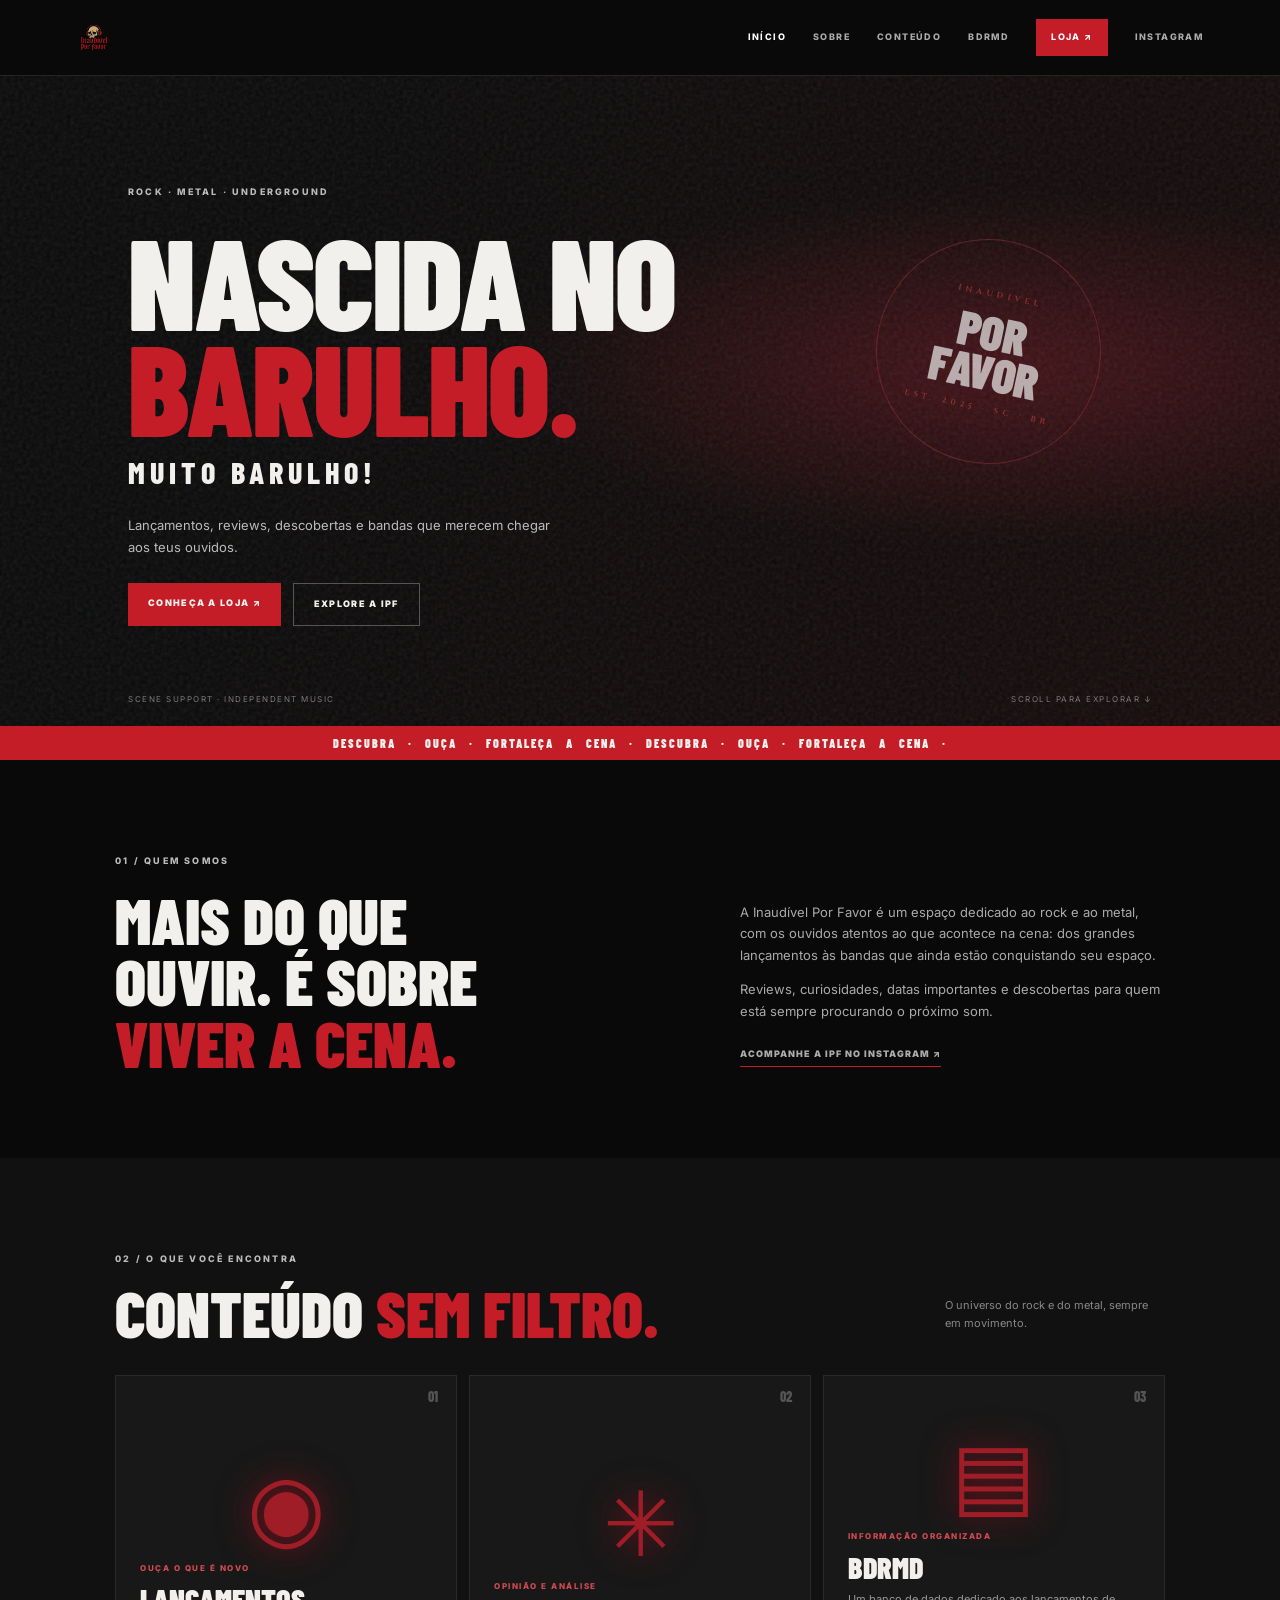
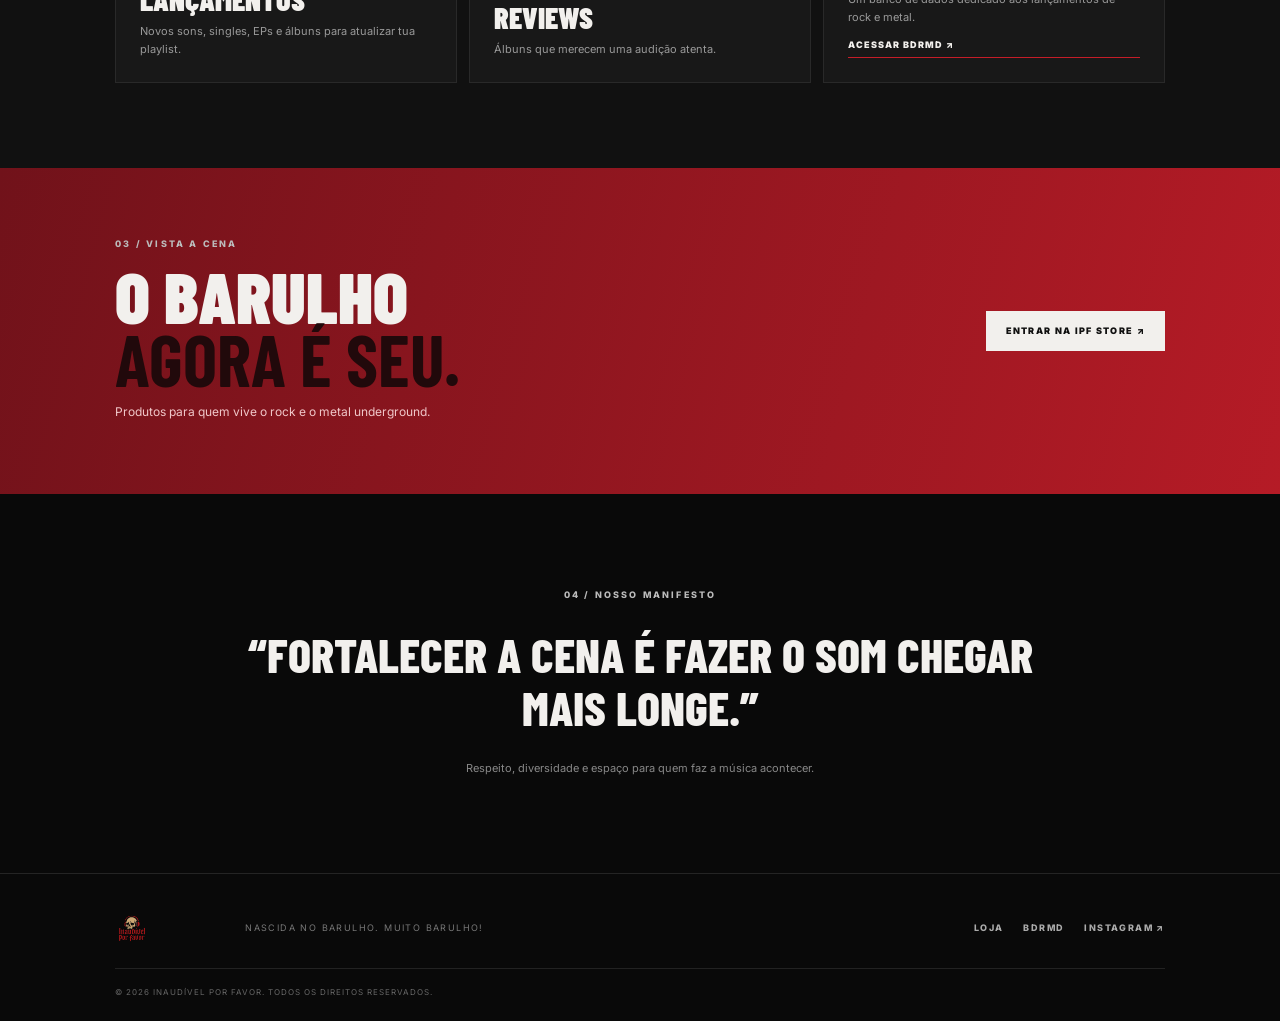
==== index.html @ 5657e63f "Fix homepage logo sizing and cache-bust assets" ====
<!doctype html>
<html lang="pt-BR"><head><meta charset="utf-8"><meta name="viewport" content="width=device-width,initial-scale=1"><meta name="theme-color" content="#090909"><meta name="description" content="Inaudível Por Favor: rock, metal, lançamentos, reviews, descobertas e cultura underground."><title>Inaudível Por Favor — Nascida no barulho</title><link rel="icon" href="favicon-32x32.png" type="image/png"><link rel="preconnect" href="https://fonts.googleapis.com"><link rel="preconnect" href="https://fonts.gstatic.com" crossorigin><link href="https://fonts.googleapis.com/css2?family=Cinzel:wght@600;700;800&family=Inter:wght@400;500;600;700;800;900&family=Barlow+Condensed:wght@600;700;800;900&display=swap" rel="stylesheet"><link rel="stylesheet" href="assets/css/style.css?v=20261102-3"></head><body>
<header class="header"><a class="brand" href="index.html"><img class="brand-logo" src="logo_fundo_tran.png" alt="Inaudível Por Favor" width="108" height="34" style="display:block;width:108px;height:34px;max-width:108px;object-fit:contain"></a><button class="menu" aria-label="Abrir menu">☰</button><nav><a class="active" href="index.html">INÍCIO</a><a href="#sobre">SOBRE</a><a href="#conteudo">CONTEÚDO</a><a href="bdrmd/">BDRMD</a><a class="navshop" href="loja.html">LOJA ↗</a><a href="https://www.instagram.com/inaudivel_por_favor/" target="_blank" rel="noopener">INSTAGRAM</a></nav></header>
<main><section class="hero"><div class="hero-copy"><p class="eyebrow">ROCK · METAL · UNDERGROUND</p><h1>NASCIDA NO<br><em>BARULHO.</em></h1><h2>MUITO BARULHO!</h2><p>Lançamentos, reviews, descobertas e bandas que merecem chegar aos teus ouvidos.</p><div class="actions"><a class="btn red" href="loja.html">CONHEÇA A LOJA ↗</a><a class="btn outline" href="#conteudo">EXPLORE A IPF</a></div></div><div class="stamp"><small>INAUDÍVEL</small><strong>POR<br>FAVOR</strong><small>EST. 2025 · SC / BR</small></div><div class="hero-foot">SCENE SUPPORT · INDEPENDENT MUSIC <span>SCROLL PARA EXPLORAR ↓</span></div></section><div class="ticker">DESCUBRA · OUÇA · FORTALEÇA A CENA · DESCUBRA · OUÇA · FORTALEÇA A CENA ·</div>
<section class="section" id="sobre"><p class="kicker">01 / QUEM SOMOS</p><div class="split"><h2>MAIS DO QUE<br>OUVIR. É SOBRE<br><em>VIVER A CENA.</em></h2><div><p>A Inaudível Por Favor é um espaço dedicado ao rock e ao metal, com os ouvidos atentos ao que acontece na cena: dos grandes lançamentos às bandas que ainda estão conquistando seu espaço.</p><p>Reviews, curiosidades, datas importantes e descobertas para quem está sempre procurando o próximo som.</p><a class="textlink" href="https://www.instagram.com/inaudivel_por_favor/" target="_blank" rel="noopener">ACOMPANHE A IPF NO INSTAGRAM ↗</a></div></div></section>
<section class="section dark" id="conteudo"><p class="kicker">02 / O QUE VOCÊ ENCONTRA</p><div class="sectionhead"><h2>CONTEÚDO <em>SEM FILTRO.</em></h2><p>O universo do rock e do metal, sempre em movimento.</p></div><div class="features"><article><span>01</span><div class="symbol">◉</div><small>OUÇA O QUE É NOVO</small><h3>LANÇAMENTOS</h3><p>Novos sons, singles, EPs e álbuns para atualizar tua playlist.</p></article><article><span>02</span><div class="symbol">✳</div><small>OPINIÃO E ANÁLISE</small><h3>REVIEWS</h3><p>Álbuns que merecem uma audição atenta.</p></article><article><span>03</span><div class="symbol">▤</div><small>INFORMAÇÃO ORGANIZADA</small><h3>BDRMD</h3><p>Um banco de dados dedicado aos lançamentos de rock e metal.</p><a class="textlink" href="bdrmd/">ACESSAR BDRMD ↗</a></article></div></section><section class="store"><div><p class="kicker">03 / VISTA A CENA</p><h2>O BARULHO<br><b>AGORA É SEU.</b></h2><p>Produtos para quem vive o rock e o metal underground.</p></div><a class="btn light" href="loja.html">ENTRAR NA IPF STORE ↗</a></section><section class="section manifesto"><p class="kicker">04 / NOSSO MANIFESTO</p><blockquote>“FORTALECER A CENA É FAZER O SOM CHEGAR MAIS LONGE.”</blockquote><p>Respeito, diversidade e espaço para quem faz a música acontecer.</p></section></main>
<footer class="footer"><a class="brand" href="index.html"><img class="brand-logo" src="logo_fundo_tran.png" alt="Inaudível Por Favor"></a><p>NASCIDA NO BARULHO. MUITO BARULHO!</p><div><a href="loja.html">LOJA</a><a href="bdrmd/">BDRMD</a><a href="https://www.instagram.com/inaudivel_por_favor/" target="_blank" rel="noopener">INSTAGRAM ↗</a></div><small>© <span id="year"></span> INAUDÍVEL POR FAVOR. TODOS OS DIREITOS RESERVADOS.</small></footer><script src="assets/js/main.js?v=20261102-3"></script></body></html>
---- assets/css/style.css ----
:root{--bg:#090909;--panel:#151515;--line:#303030;--fg:#f2f0ed;--muted:#aaa;--red:#c51d28;--display:'Barlow Condensed',Impact,sans-serif}*{box-sizing:border-box}html{scroll-behavior:smooth}body{margin:0;background:var(--bg);color:var(--fg);font:14px/1.65 Inter,Arial,sans-serif}a{color:inherit;text-decoration:none}.header{height:76px;padding:0 clamp(18px,6vw,90px);display:flex;align-items:center;justify-content:space-between;border-bottom:1px solid #242424;position:relative;z-index:5;background:#090909}.brand{display:flex;align-items:center;gap:12px}.brand-logo{display:block;width:122px;max-width:32vw;height:38px;object-fit:contain;object-position:left center}.brand b{display:block;color:#999;font-size:9px;letter-spacing:3px}nav{display:flex;gap:27px;align-items:center}nav a,.footer div a{font-size:9px;font-weight:800;letter-spacing:1.4px;color:#aaa}nav a:hover,nav a.active{color:#fff}.navshop{background:var(--red);padding:11px 15px;color:#fff}.menu{display:none;background:none;border:0;color:#fff;font-size:24px}.hero{min-height:610px;padding:100px clamp(24px,10vw,150px);position:relative;display:flex;align-items:center;overflow:hidden;background:radial-gradient(ellipse at 78% 45%,#421116,transparent 35%),linear-gradient(110deg,#090909 25%,#15090a)}.hero:after{content:"";position:absolute;inset:0;pointer-events:none;opacity:.1;background-image:url("data:image/svg+xml,%3Csvg viewBox='0 0 180 180' xmlns='http://www.w3.org/2000/svg'%3E%3Cfilter id='n'%3E%3CfeTurbulence type='fractalNoise' baseFrequency='.9' numOctaves='3'/%3E%3C/filter%3E%3Crect width='100%25' height='100%25' filter='url(%23n)'/%3E%3C/svg%3E")}.hero-copy{position:relative;z-index:1;max-width:670px}.eyebrow,.kicker{font-size:9px;font-weight:800;letter-spacing:2.2px;color:#bbb}.hero h1,.shophero h1{font:900 clamp(68px,10vw,130px)/.83 var(--display);letter-spacing:-2px;margin:27px 0 0}.hero h1 em,.shophero h1 em,.split h2 em,.sectionhead h2 em,.shophead h2 em,.shopcall h2 em{font-style:normal;color:var(--red)}.hero h2{font:800 30px var(--display);letter-spacing:5px;margin:15px 0}.hero-copy>p:not(.eyebrow){color:#bbb;max-width:440px;font-size:13px;margin:25px 0}.actions{display:flex;gap:12px;flex-wrap:wrap}.btn{display:inline-block;padding:13px 20px;font-size:9px;font-weight:900;letter-spacing:1.3px}.red{background:var(--red)}.outline{border:1px solid #555}.light{background:#f2f0ed;color:#111}.stamp{position:absolute;right:14%;top:25%;width:225px;height:225px;border:1px solid #76252b;border-radius:50%;display:flex;flex-direction:column;align-items:center;justify-content:center;transform:rotate(12deg);color:#a33;opacity:.7;letter-spacing:4px;font:700 12px Cinzel}.stamp strong{font:900 48px/.82 var(--display);color:#eee;text-align:center;margin:12px;letter-spacing:0}.stamp small{font-size:8px}.hero-foot{position:absolute;bottom:20px;left:10%;right:10%;font-size:8px;letter-spacing:1.5px;color:#777}.hero-foot span{float:right}.ticker{background:var(--red);padding:10px;text-align:center;font:900 12px var(--display);letter-spacing:2px;word-spacing:8px}.section{padding:85px clamp(22px,9vw,130px)}.split{display:grid;grid-template-columns:1.1fr .9fr;gap:10%;margin-top:20px}.split h2,.sectionhead h2,.shophead h2{font:900 clamp(40px,5vw,65px)/.96 var(--display);margin:0}.split>div{max-width:500px;color:#aaa;font-size:13px}.textlink{display:inline-block;border-bottom:1px solid var(--red);padding-bottom:4px;margin-top:12px;font-size:9px;font-weight:900;letter-spacing:1px}.dark{background:#111}.sectionhead,.shophead{display:flex;justify-content:space-between;align-items:end;gap:25px;margin:15px 0 32px}.sectionhead>p{color:#888;font-size:11px;max-width:220px}.features{display:grid;grid-template-columns:repeat(3,1fr);gap:12px}.features article{position:relative;min-height:300px;padding:24px;background:#181818;border:1px solid #292929;display:flex;flex-direction:column;justify-content:flex-end}.features article>span{position:absolute;right:18px;top:12px;color:#555;font:800 14px var(--display)}.symbol{height:130px;display:grid;place-items:center;color:#9e1d27;font-size:90px;text-shadow:0 0 35px #7a101b}.features small{color:#d34b52;font-size:8px;font-weight:800;letter-spacing:1.5px}.features h3{font:900 30px var(--display);margin:5px 0}.features p{color:#999;font-size:11px;margin:0}.store{padding:60px clamp(22px,9vw,130px);background:linear-gradient(105deg,#71121a,#b51b26);display:flex;justify-content:space-between;align-items:center;gap:25px}.store h2,.shopcall h2{font:900 clamp(44px,6vw,72px)/.88 var(--display);margin:12px 0}.store h2 b{color:#21090b}.store p:not(.kicker){font-size:12px;color:#f0c7c9}.manifesto{text-align:center}.manifesto blockquote{max-width:850px;margin:25px auto;font:800 clamp(27px,4vw,48px)/1.1 var(--display)}.manifesto>p:last-child,.note{color:#888;font-size:11px}.footer{padding:38px clamp(22px,9vw,130px) 22px;border-top:1px solid #242424;display:flex;align-items:center;gap:22px;flex-wrap:wrap}.footer>p{margin-right:auto;color:#777;font-size:9px;letter-spacing:1.4px}.footer div{display:flex;gap:20px}.footer small{width:100%;border-top:1px solid #222;padding-top:17px;color:#666;font-size:8px;letter-spacing:1px}.shophero{text-align:center;padding:95px 20px 65px;background:radial-gradient(ellipse at center,#391014,transparent 60%),#0b0b0b}.shophero h1{font-size:clamp(75px,13vw,145px);margin:24px 0}.shophero>p:not(.eyebrow){font-size:10px;letter-spacing:2px;color:#aaa}.shophero hr{width:85px;border:0;border-top:1px solid var(--red);margin:30px auto}.shophero small{font-size:8px;letter-spacing:2px;color:#777}.shophead{margin-top:0}.filter{display:grid;gap:6px;color:#777;font-size:8px;font-weight:800;letter-spacing:1.4px}.filter select{min-width:190px;background:#151515;color:#eee;border:1px solid #333;padding:12px;font:700 10px Inter}.products{display:grid;grid-template-columns:repeat(3,1fr);gap:15px}.product{background:#131313;border:1px solid #292929}.product-art{aspect-ratio:1;background:radial-gradient(circle,#292929,#111 68%);display:grid;place-items:center;position:relative}.product-art:after{content:"";position:absolute;inset:10%;border:1px solid #333;transform:rotate(-8deg)}.product-art b{font:900 clamp(45px,8vw,85px) var(--display);color:#eee;text-shadow:3px 3px var(--red);z-index:1;transform:rotate(-8deg)}.product-info{padding:17px}.product-info small{font-size:8px;color:#d34b52;font-weight:800;letter-spacing:1.5px}.product-info h3{font:800 23px var(--display);margin:5px 0}.product-info p{font-size:10px;color:#888;min-height:30px}.product-bottom{display:flex;justify-content:space-between;align-items:center;gap:8px;margin-top:15px}.product-bottom span{font-size:9px;color:#ccc;font-weight:700}.product-bottom button{background:var(--red);border:0;color:#fff;padding:10px;font-size:8px;font-weight:900;cursor:pointer}.shopcall{padding:55px clamp(22px,9vw,130px);background:#141414;display:flex;justify-content:space-between;align-items:center;gap:30px}.shopcall>p{max-width:290px;color:#999;font-size:12px}@media(max-width:800px){.header{height:68px}.menu{display:block}nav{display:none;position:absolute;top:68px;left:0;right:0;background:#101010;padding:20px;flex-direction:column;align-items:stretch;border-bottom:1px solid #333}nav.open{display:flex}.hero{min-height:560px;padding-top:70px}.stamp{right:-50px;opacity:.25}.split{grid-template-columns:1fr;gap:22px}.features{grid-template-columns:1fr 1fr}.features article:first-child{grid-column:span 2}.store,.shopcall{align-items:flex-start;flex-direction:column}.products{grid-template-columns:repeat(2,1fr)}.sectionhead,.shophead{align-items:flex-start;flex-direction:column}}@media(max-width:480px){.hero h1{font-size:67px}.stamp{display:none}.hero-foot{font-size:7px;text-align:center}.hero-foot span{display:none}.section{padding:62px 20px}.features{grid-template-columns:1fr}.features article:first-child{grid-column:auto}.products{grid-template-columns:1fr}.footer>p{width:100%;order:2}.footer div{order:3}.footer small{order:4}}
@media(max-width:800px){.brand-logo{width:108px;height:34px;max-width:30vw}}

/* Compacta a marca no cabeçalho e rodapé */
.header .brand-logo,.footer .brand-logo{width:108px!important;height:34px!important;max-width:108px!important;object-fit:contain!important}
@media(max-width:700px){.header .brand-logo,.footer .brand-logo{width:92px!important;height:30px!important;max-width:92px!important}}
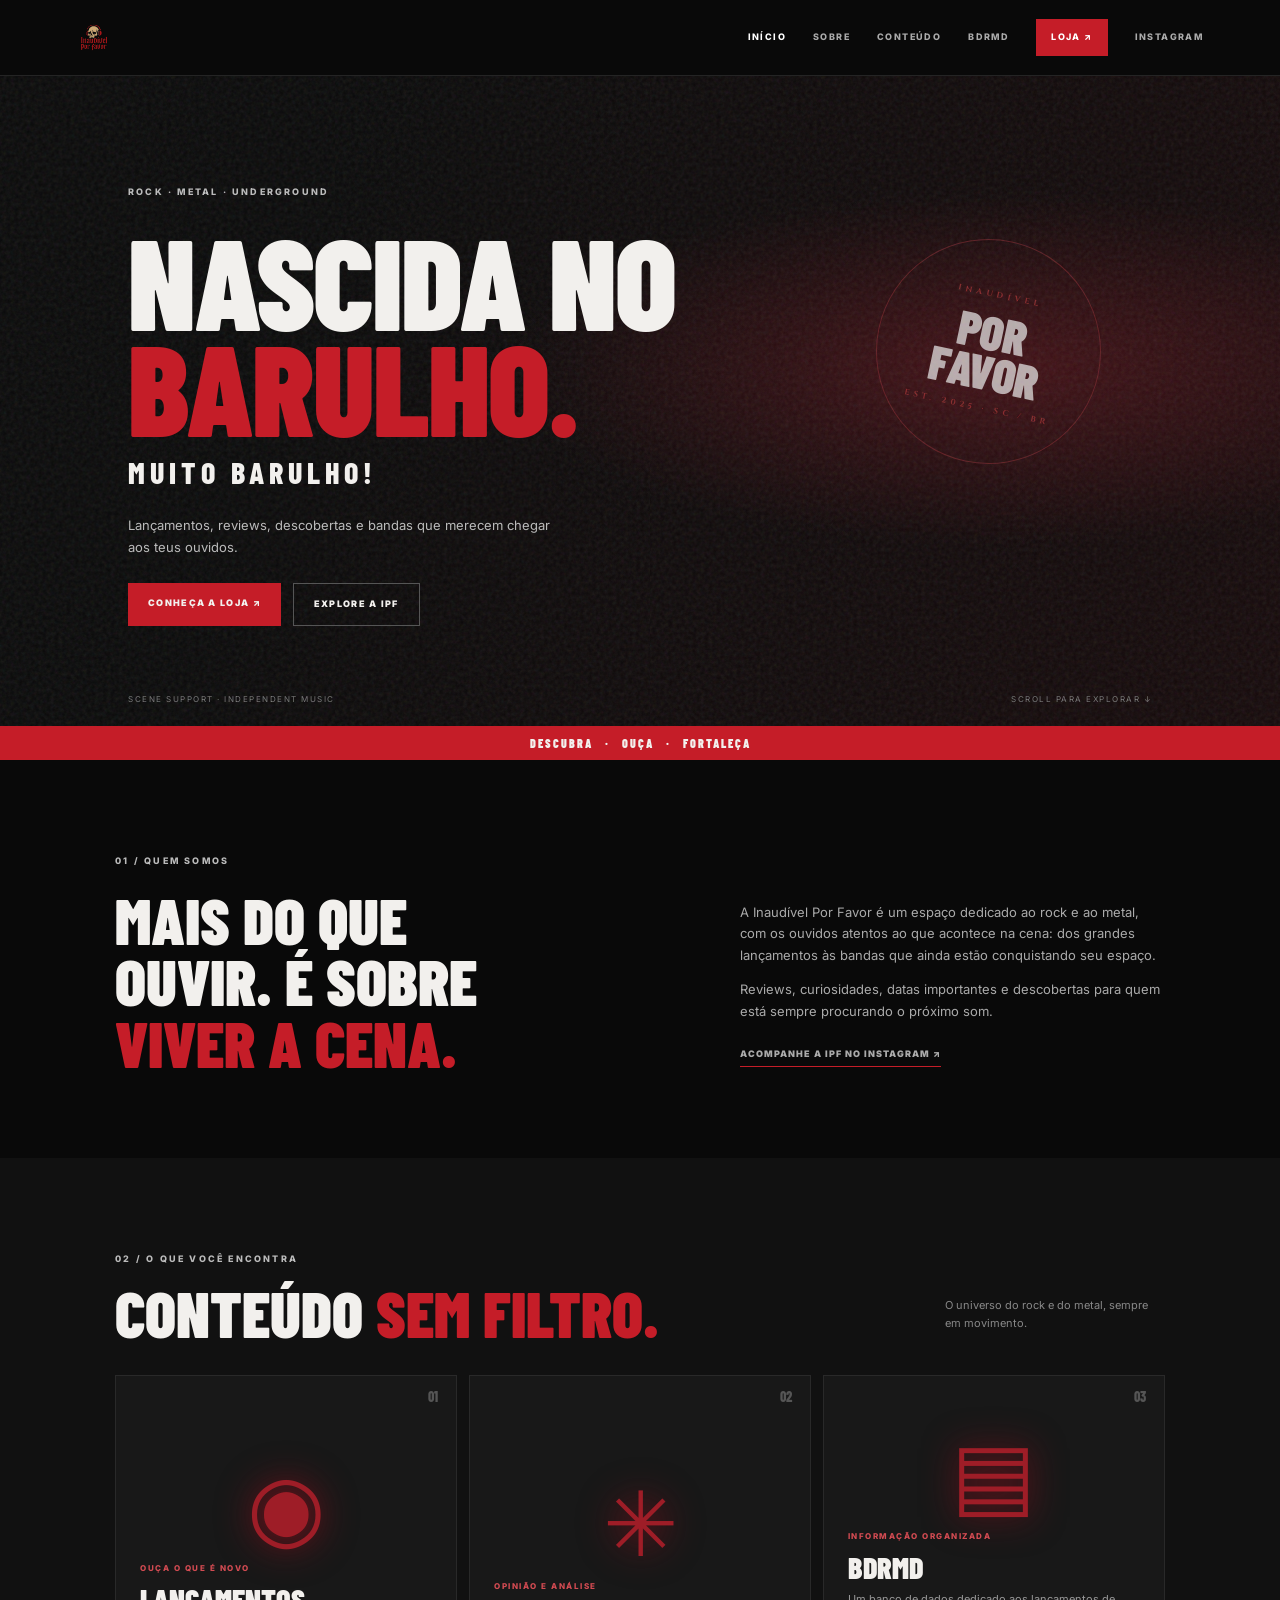
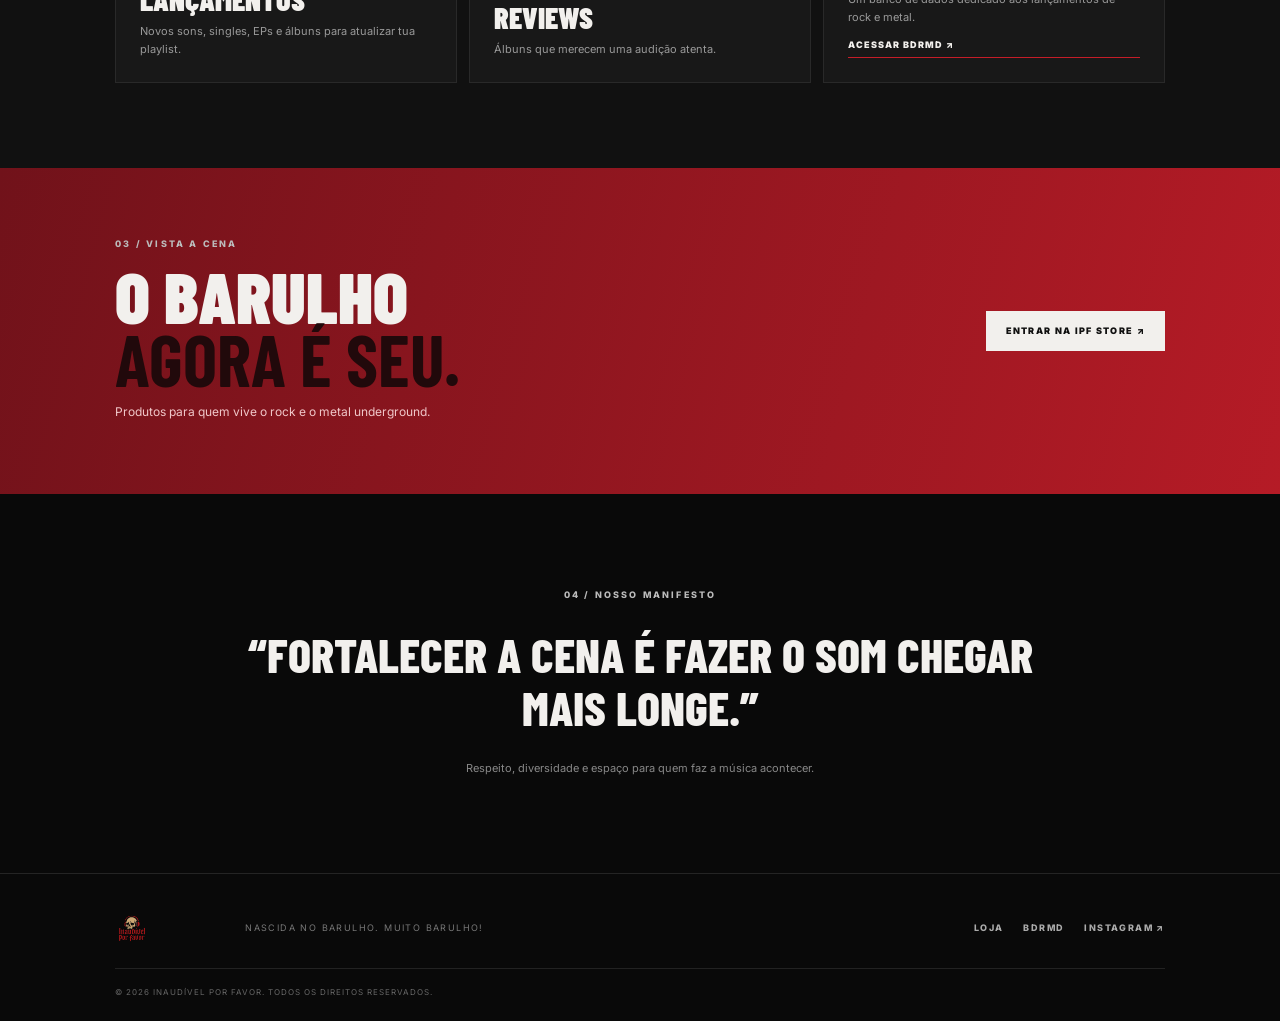
==== commit c14c5f17: "Atualiza texto do ticker da página inicial" ====
--- a/index.html
+++ b/index.html
@@ -1,7 +1,7 @@
 <!doctype html>
-<html lang="pt-BR"><head><meta charset="utf-8"><meta name="viewport" content="width=device-width,initial-scale=1"><meta name="theme-color" content="#090909"><meta name="description" content="Inaudível Por Favor: rock, metal, lançamentos, reviews, descobertas e cultura underground."><title>Inaudível Por Favor — Nascida no barulho</title><link rel="icon" href="favicon-32x32.png" type="image/png"><link rel="preconnect" href="https://fonts.googleapis.com"><link rel="preconnect" href="https://fonts.gstatic.com" crossorigin><link href="https://fonts.googleapis.com/css2?family=Cinzel:wght@600;700;800&family=Inter:wght@400;500;600;700;800;900&family=Barlow+Condensed:wght@600;700;800;900&display=swap" rel="stylesheet"><link rel="stylesheet" href="assets/css/style.css?v=20261102-3"></head><body>
+<html lang="pt-BR"><head><meta charset="utf-8"><meta name="viewport" content="width=device-width,initial-scale=1"><meta name="theme-color" content="#090909"><meta name="description" content="Inaudível Por Favor: rock, metal, lançamentos, reviews, descobertas e cultura underground."><title>Inaudível Por Favor</title><link rel="icon" href="favicon-32x32.png" type="image/png"><link rel="preconnect" href="https://fonts.googleapis.com"><link rel="preconnect" href="https://fonts.gstatic.com" crossorigin><link href="https://fonts.googleapis.com/css2?family=Cinzel:wght@600;700;800&family=Inter:wght@400;500;600;700;800;900&family=Barlow+Condensed:wght@600;700;800;900&display=swap" rel="stylesheet"><link rel="stylesheet" href="assets/css/style.css?v=20261102-3"></head><body>
 <header class="header"><a class="brand" href="index.html"><img class="brand-logo" src="logo_fundo_tran.png" alt="Inaudível Por Favor" width="108" height="34" style="display:block;width:108px;height:34px;max-width:108px;object-fit:contain"></a><button class="menu" aria-label="Abrir menu">☰</button><nav><a class="active" href="index.html">INÍCIO</a><a href="#sobre">SOBRE</a><a href="#conteudo">CONTEÚDO</a><a href="bdrmd/">BDRMD</a><a class="navshop" href="loja.html">LOJA ↗</a><a href="https://www.instagram.com/inaudivel_por_favor/" target="_blank" rel="noopener">INSTAGRAM</a></nav></header>
-<main><section class="hero"><div class="hero-copy"><p class="eyebrow">ROCK · METAL · UNDERGROUND</p><h1>NASCIDA NO<br><em>BARULHO.</em></h1><h2>MUITO BARULHO!</h2><p>Lançamentos, reviews, descobertas e bandas que merecem chegar aos teus ouvidos.</p><div class="actions"><a class="btn red" href="loja.html">CONHEÇA A LOJA ↗</a><a class="btn outline" href="#conteudo">EXPLORE A IPF</a></div></div><div class="stamp"><small>INAUDÍVEL</small><strong>POR<br>FAVOR</strong><small>EST. 2025 · SC / BR</small></div><div class="hero-foot">SCENE SUPPORT · INDEPENDENT MUSIC <span>SCROLL PARA EXPLORAR ↓</span></div></section><div class="ticker">DESCUBRA · OUÇA · FORTALEÇA A CENA · DESCUBRA · OUÇA · FORTALEÇA A CENA ·</div>
+<main><section class="hero"><div class="hero-copy"><p class="eyebrow">ROCK · METAL · UNDERGROUND</p><h1>NASCIDA NO<br><em>BARULHO.</em></h1><h2>MUITO BARULHO!</h2><p>Lançamentos, reviews, descobertas e bandas que merecem chegar aos teus ouvidos.</p><div class="actions"><a class="btn red" href="loja.html">CONHEÇA A LOJA ↗</a><a class="btn outline" href="#conteudo">EXPLORE A IPF</a></div></div><div class="stamp"><small>INAUDÍVEL</small><strong>POR<br>FAVOR</strong><small>EST. 2025 · SC / BR</small></div><div class="hero-foot">SCENE SUPPORT · INDEPENDENT MUSIC <span>SCROLL PARA EXPLORAR ↓</span></div></section><div class="ticker">DESCUBRA · OUÇA · FORTALEÇA</div>
 <section class="section" id="sobre"><p class="kicker">01 / QUEM SOMOS</p><div class="split"><h2>MAIS DO QUE<br>OUVIR. É SOBRE<br><em>VIVER A CENA.</em></h2><div><p>A Inaudível Por Favor é um espaço dedicado ao rock e ao metal, com os ouvidos atentos ao que acontece na cena: dos grandes lançamentos às bandas que ainda estão conquistando seu espaço.</p><p>Reviews, curiosidades, datas importantes e descobertas para quem está sempre procurando o próximo som.</p><a class="textlink" href="https://www.instagram.com/inaudivel_por_favor/" target="_blank" rel="noopener">ACOMPANHE A IPF NO INSTAGRAM ↗</a></div></div></section>
 <section class="section dark" id="conteudo"><p class="kicker">02 / O QUE VOCÊ ENCONTRA</p><div class="sectionhead"><h2>CONTEÚDO <em>SEM FILTRO.</em></h2><p>O universo do rock e do metal, sempre em movimento.</p></div><div class="features"><article><span>01</span><div class="symbol">◉</div><small>OUÇA O QUE É NOVO</small><h3>LANÇAMENTOS</h3><p>Novos sons, singles, EPs e álbuns para atualizar tua playlist.</p></article><article><span>02</span><div class="symbol">✳</div><small>OPINIÃO E ANÁLISE</small><h3>REVIEWS</h3><p>Álbuns que merecem uma audição atenta.</p></article><article><span>03</span><div class="symbol">▤</div><small>INFORMAÇÃO ORGANIZADA</small><h3>BDRMD</h3><p>Um banco de dados dedicado aos lançamentos de rock e metal.</p><a class="textlink" href="bdrmd/">ACESSAR BDRMD ↗</a></article></div></section><section class="store"><div><p class="kicker">03 / VISTA A CENA</p><h2>O BARULHO<br><b>AGORA É SEU.</b></h2><p>Produtos para quem vive o rock e o metal underground.</p></div><a class="btn light" href="loja.html">ENTRAR NA IPF STORE ↗</a></section><section class="section manifesto"><p class="kicker">04 / NOSSO MANIFESTO</p><blockquote>“FORTALECER A CENA É FAZER O SOM CHEGAR MAIS LONGE.”</blockquote><p>Respeito, diversidade e espaço para quem faz a música acontecer.</p></section></main>
 <footer class="footer"><a class="brand" href="index.html"><img class="brand-logo" src="logo_fundo_tran.png" alt="Inaudível Por Favor"></a><p>NASCIDA NO BARULHO. MUITO BARULHO!</p><div><a href="loja.html">LOJA</a><a href="bdrmd/">BDRMD</a><a href="https://www.instagram.com/inaudivel_por_favor/" target="_blank" rel="noopener">INSTAGRAM ↗</a></div><small>© <span id="year"></span> INAUDÍVEL POR FAVOR. TODOS OS DIREITOS RESERVADOS.</small></footer><script src="assets/js/main.js?v=20261102-3"></script></body></html>
--- a/assets/css/style.css
+++ b/assets/css/style.css
@@ -4,3 +4,7 @@
 /* Compacta a marca no cabeçalho e rodapé */
 .header .brand-logo,.footer .brand-logo{width:108px!important;height:34px!important;max-width:108px!important;object-fit:contain!important}
 @media(max-width:700px){.header .brand-logo,.footer .brand-logo{width:92px!important;height:30px!important;max-width:92px!important}}
+
+/* Logo controlada também no mobile */
+.header .brand-logo,.footer .brand-logo{width:108px;height:34px;max-width:108px;object-fit:contain}
+@media(max-width:800px){.header .brand-logo,.footer .brand-logo{width:92px;height:30px;max-width:92px}}
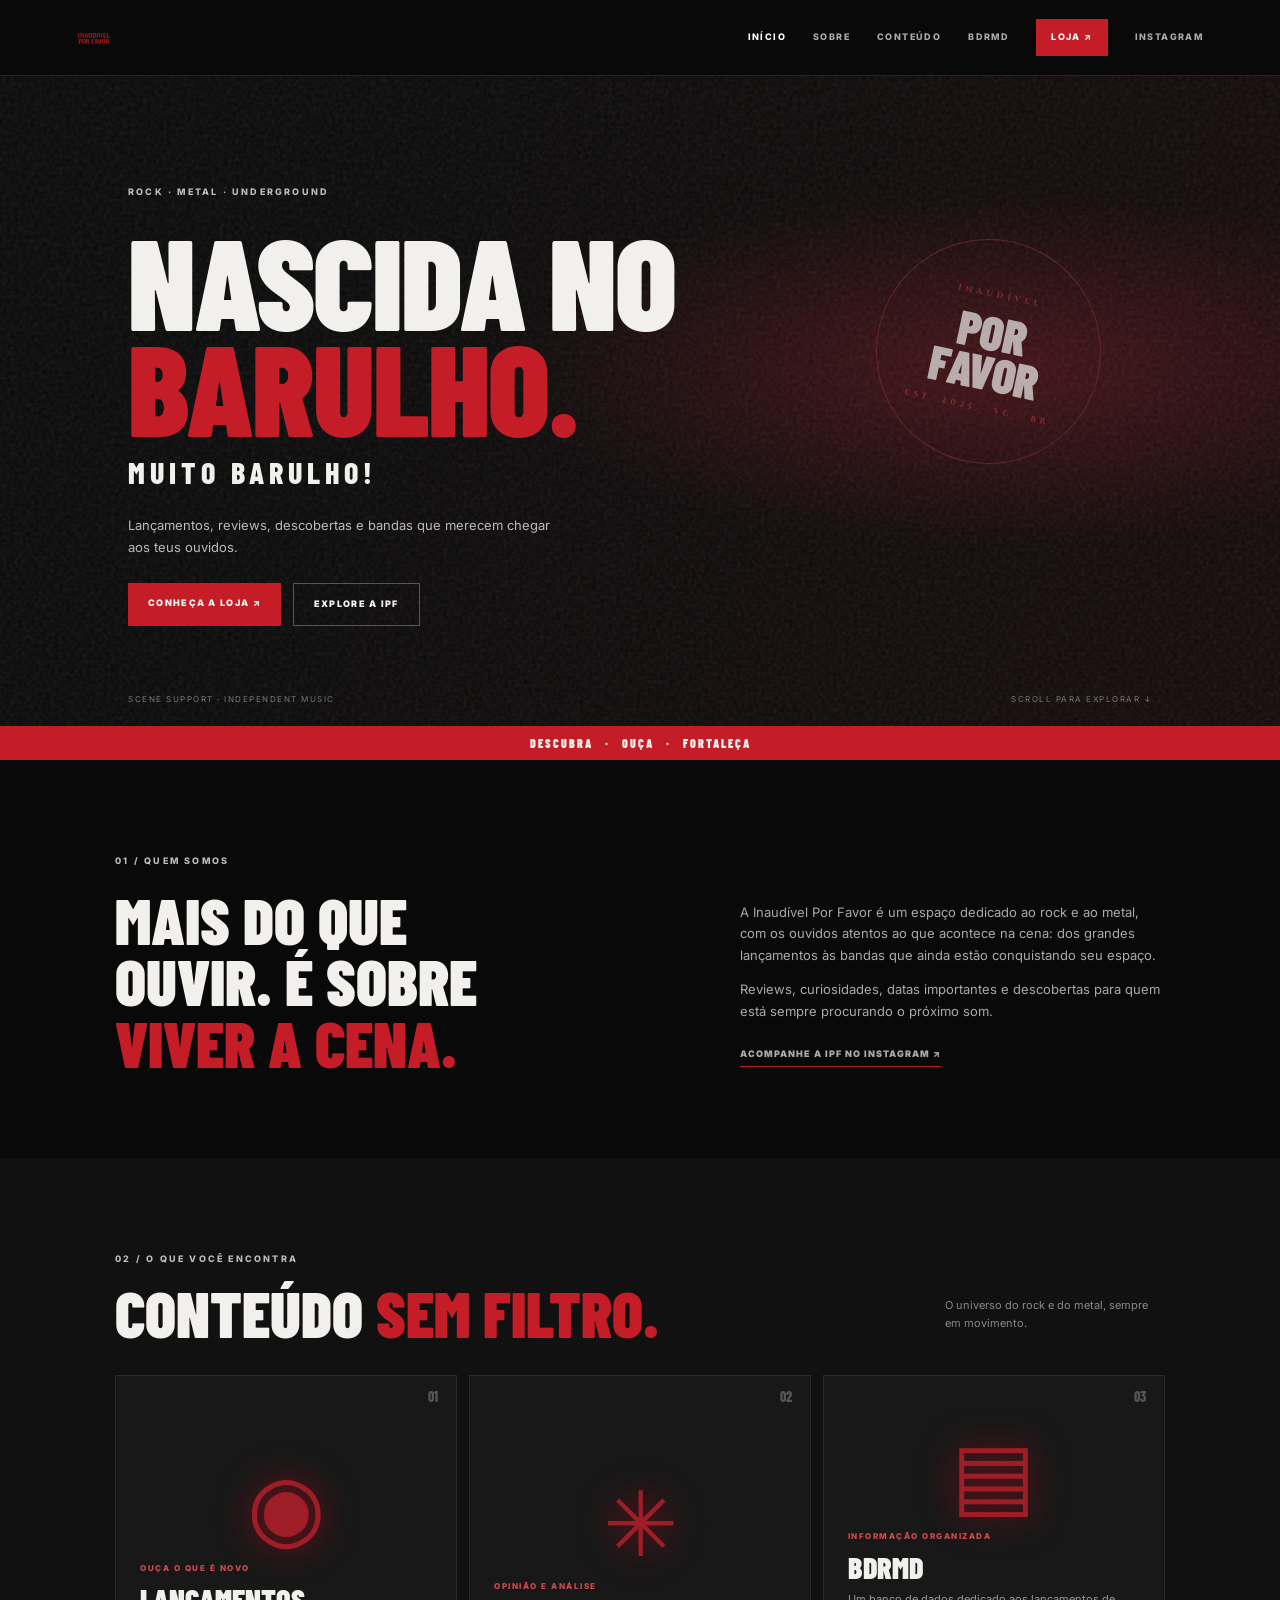
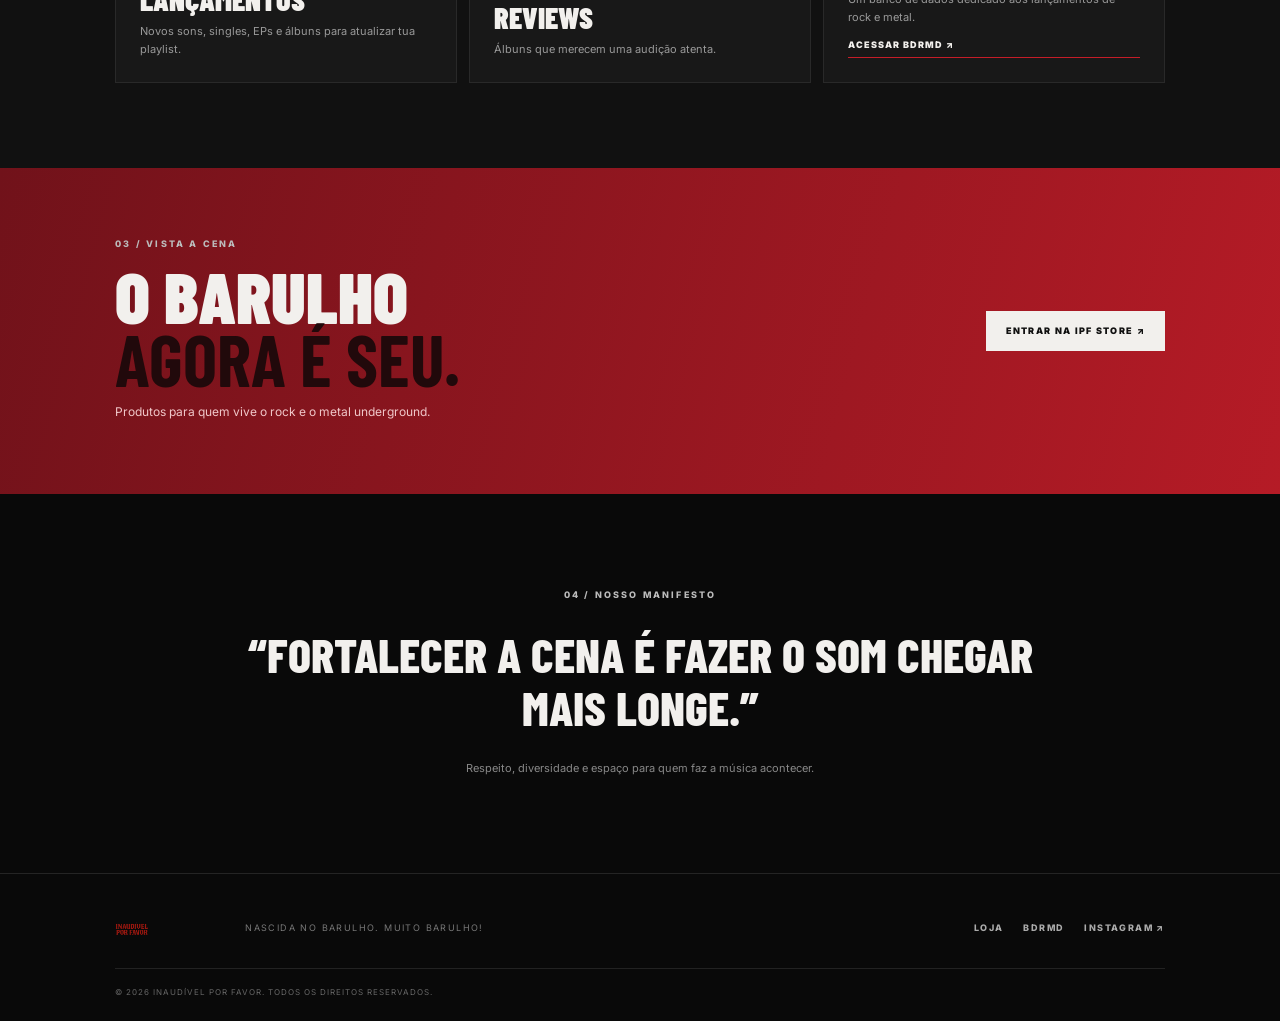
==== commit cf79d146: "Aumenta ligeiramente o tamanho da logo" ====
--- a/index.html
+++ b/index.html
@@ -1,6 +1,6 @@
 <!doctype html>
 <html lang="pt-BR"><head><meta charset="utf-8"><meta name="viewport" content="width=device-width,initial-scale=1"><meta name="theme-color" content="#090909"><meta name="description" content="Inaudível Por Favor: rock, metal, lançamentos, reviews, descobertas e cultura underground."><title>Inaudível Por Favor</title><link rel="icon" href="favicon-32x32.png" type="image/png"><link rel="preconnect" href="https://fonts.googleapis.com"><link rel="preconnect" href="https://fonts.gstatic.com" crossorigin><link href="https://fonts.googleapis.com/css2?family=Cinzel:wght@600;700;800&family=Inter:wght@400;500;600;700;800;900&family=Barlow+Condensed:wght@600;700;800;900&display=swap" rel="stylesheet"><link rel="stylesheet" href="assets/css/style.css?v=20261102-3"></head><body>
-<header class="header"><a class="brand" href="index.html"><img class="brand-logo" src="logo_fundo_tran.png" alt="Inaudível Por Favor" width="108" height="34" style="display:block;width:108px;height:34px;max-width:108px;object-fit:contain"></a><button class="menu" aria-label="Abrir menu">☰</button><nav><a class="active" href="index.html">INÍCIO</a><a href="#sobre">SOBRE</a><a href="#conteudo">CONTEÚDO</a><a href="bdrmd/">BDRMD</a><a class="navshop" href="loja.html">LOJA ↗</a><a href="https://www.instagram.com/inaudivel_por_favor/" target="_blank" rel="noopener">INSTAGRAM</a></nav></header>
+<header class="header"><a class="brand" href="index.html"><img class="brand-logo" src="logo_fundo_tran.png" alt="Inaudível Por Favor" width="120" height="38" style="display:block;width:120px;height:38px;max-width:120px;object-fit:contain"></a><button class="menu" aria-label="Abrir menu">☰</button><nav><a class="active" href="index.html">INÍCIO</a><a href="#sobre">SOBRE</a><a href="#conteudo">CONTEÚDO</a><a href="bdrmd/">BDRMD</a><a class="navshop" href="loja.html">LOJA ↗</a><a href="https://www.instagram.com/inaudivel_por_favor/" target="_blank" rel="noopener">INSTAGRAM</a></nav></header>
 <main><section class="hero"><div class="hero-copy"><p class="eyebrow">ROCK · METAL · UNDERGROUND</p><h1>NASCIDA NO<br><em>BARULHO.</em></h1><h2>MUITO BARULHO!</h2><p>Lançamentos, reviews, descobertas e bandas que merecem chegar aos teus ouvidos.</p><div class="actions"><a class="btn red" href="loja.html">CONHEÇA A LOJA ↗</a><a class="btn outline" href="#conteudo">EXPLORE A IPF</a></div></div><div class="stamp"><small>INAUDÍVEL</small><strong>POR<br>FAVOR</strong><small>EST. 2025 · SC / BR</small></div><div class="hero-foot">SCENE SUPPORT · INDEPENDENT MUSIC <span>SCROLL PARA EXPLORAR ↓</span></div></section><div class="ticker">DESCUBRA · OUÇA · FORTALEÇA</div>
 <section class="section" id="sobre"><p class="kicker">01 / QUEM SOMOS</p><div class="split"><h2>MAIS DO QUE<br>OUVIR. É SOBRE<br><em>VIVER A CENA.</em></h2><div><p>A Inaudível Por Favor é um espaço dedicado ao rock e ao metal, com os ouvidos atentos ao que acontece na cena: dos grandes lançamentos às bandas que ainda estão conquistando seu espaço.</p><p>Reviews, curiosidades, datas importantes e descobertas para quem está sempre procurando o próximo som.</p><a class="textlink" href="https://www.instagram.com/inaudivel_por_favor/" target="_blank" rel="noopener">ACOMPANHE A IPF NO INSTAGRAM ↗</a></div></div></section>
 <section class="section dark" id="conteudo"><p class="kicker">02 / O QUE VOCÊ ENCONTRA</p><div class="sectionhead"><h2>CONTEÚDO <em>SEM FILTRO.</em></h2><p>O universo do rock e do metal, sempre em movimento.</p></div><div class="features"><article><span>01</span><div class="symbol">◉</div><small>OUÇA O QUE É NOVO</small><h3>LANÇAMENTOS</h3><p>Novos sons, singles, EPs e álbuns para atualizar tua playlist.</p></article><article><span>02</span><div class="symbol">✳</div><small>OPINIÃO E ANÁLISE</small><h3>REVIEWS</h3><p>Álbuns que merecem uma audição atenta.</p></article><article><span>03</span><div class="symbol">▤</div><small>INFORMAÇÃO ORGANIZADA</small><h3>BDRMD</h3><p>Um banco de dados dedicado aos lançamentos de rock e metal.</p><a class="textlink" href="bdrmd/">ACESSAR BDRMD ↗</a></article></div></section><section class="store"><div><p class="kicker">03 / VISTA A CENA</p><h2>O BARULHO<br><b>AGORA É SEU.</b></h2><p>Produtos para quem vive o rock e o metal underground.</p></div><a class="btn light" href="loja.html">ENTRAR NA IPF STORE ↗</a></section><section class="section manifesto"><p class="kicker">04 / NOSSO MANIFESTO</p><blockquote>“FORTALECER A CENA É FAZER O SOM CHEGAR MAIS LONGE.”</blockquote><p>Respeito, diversidade e espaço para quem faz a música acontecer.</p></section></main>
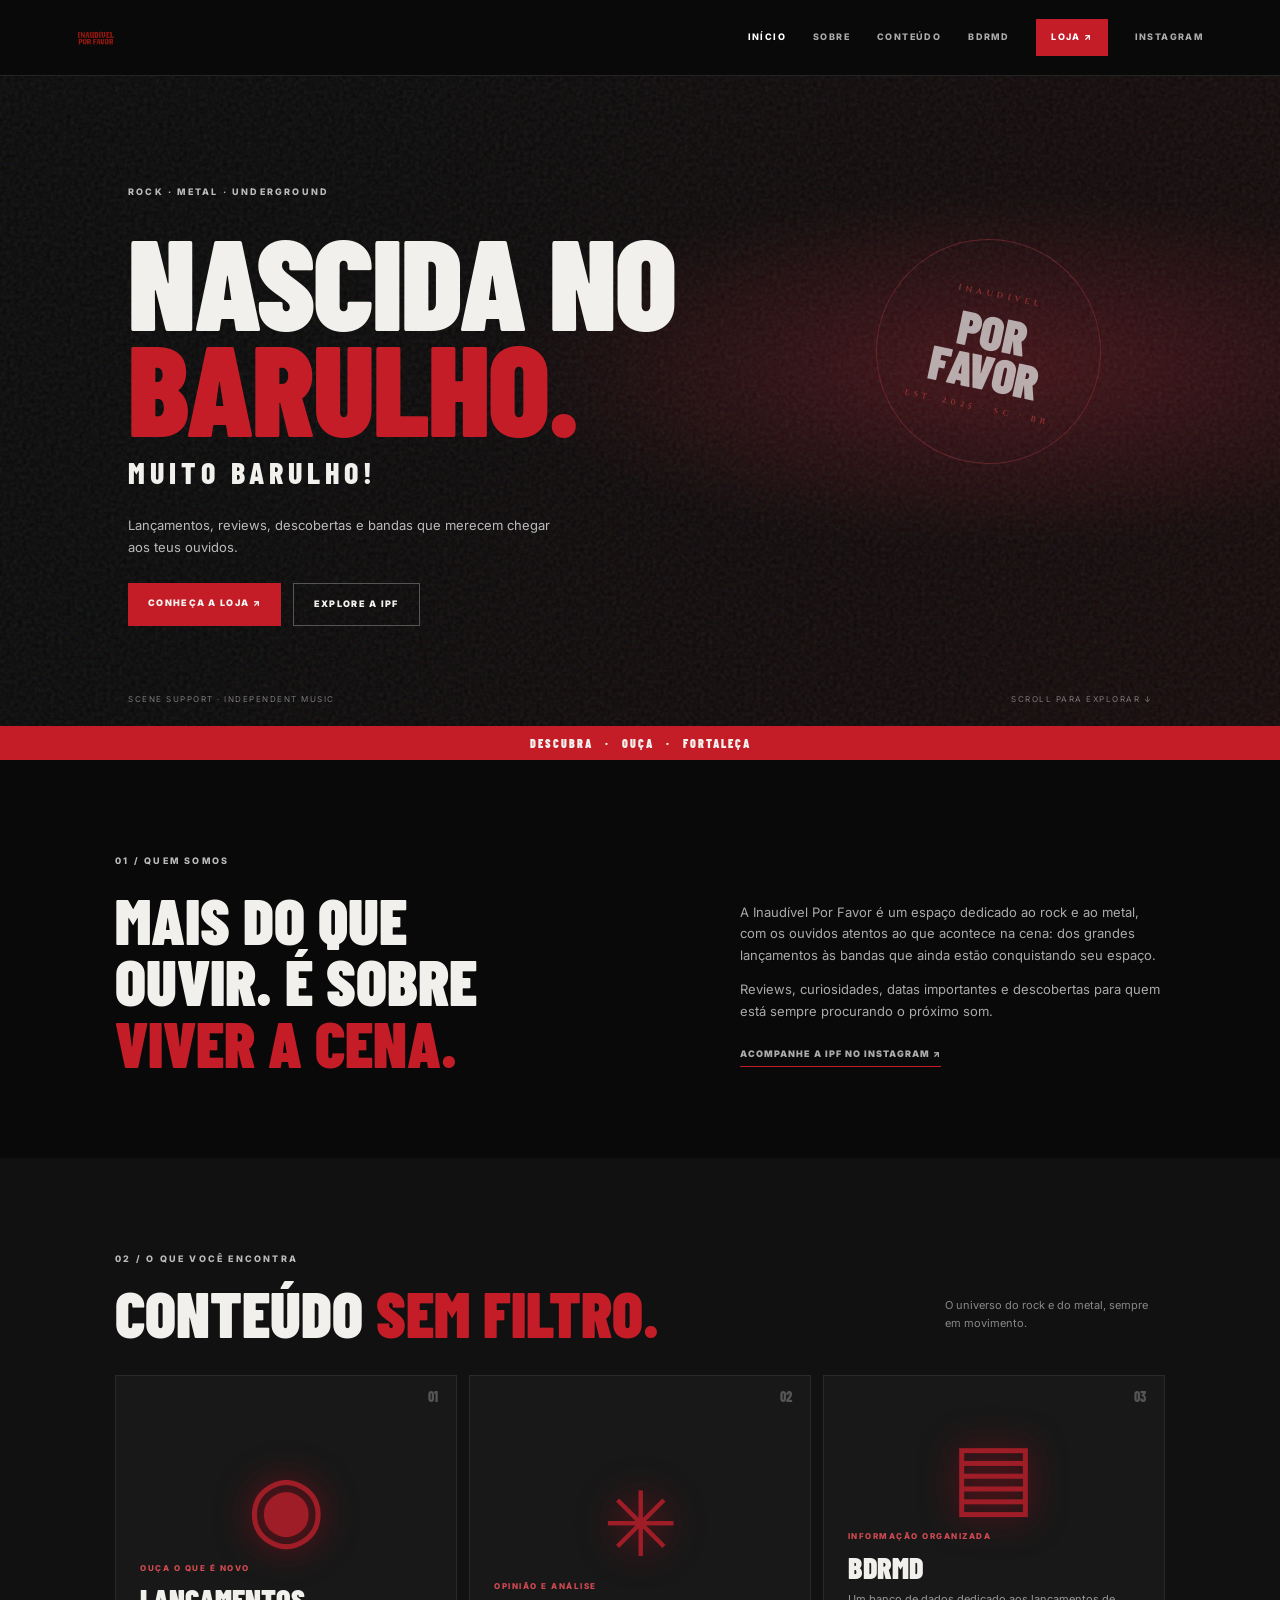
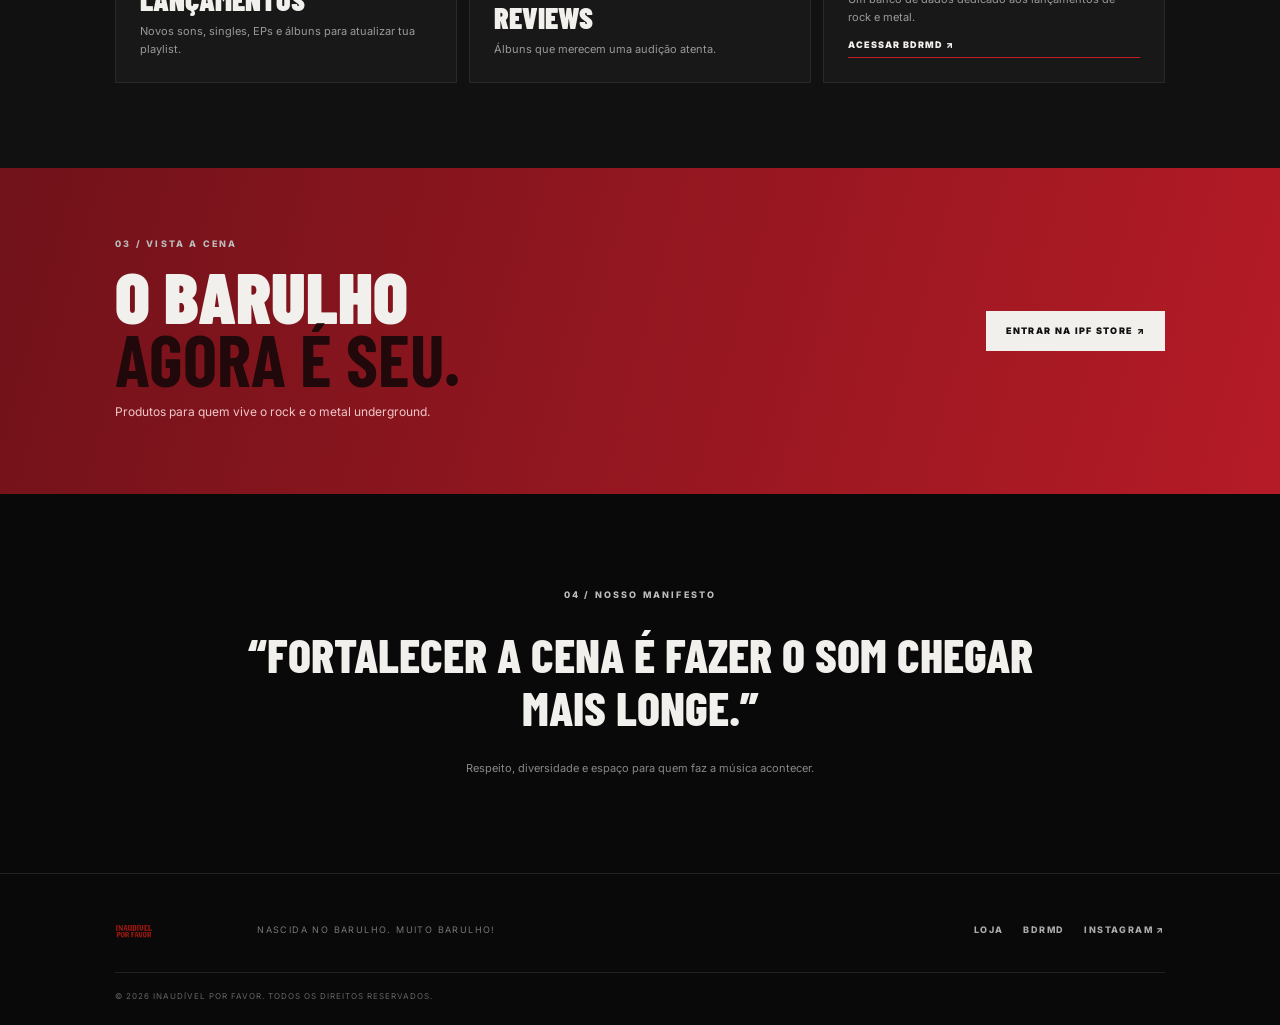
==== commit a1c5955c: "Dobra tamanho da logo" ====
--- a/index.html
+++ b/index.html
@@ -1,6 +1,6 @@
 <!doctype html>
 <html lang="pt-BR"><head><meta charset="utf-8"><meta name="viewport" content="width=device-width,initial-scale=1"><meta name="theme-color" content="#090909"><meta name="description" content="Inaudível Por Favor: rock, metal, lançamentos, reviews, descobertas e cultura underground."><title>Inaudível Por Favor</title><link rel="icon" href="favicon-32x32.png" type="image/png"><link rel="preconnect" href="https://fonts.googleapis.com"><link rel="preconnect" href="https://fonts.gstatic.com" crossorigin><link href="https://fonts.googleapis.com/css2?family=Cinzel:wght@600;700;800&family=Inter:wght@400;500;600;700;800;900&family=Barlow+Condensed:wght@600;700;800;900&display=swap" rel="stylesheet"><link rel="stylesheet" href="assets/css/style.css?v=20261102-3"></head><body>
-<header class="header"><a class="brand" href="index.html"><img class="brand-logo" src="logo_fundo_tran.png" alt="Inaudível Por Favor" width="120" height="38" style="display:block;width:120px;height:38px;max-width:120px;object-fit:contain"></a><button class="menu" aria-label="Abrir menu">☰</button><nav><a class="active" href="index.html">INÍCIO</a><a href="#sobre">SOBRE</a><a href="#conteudo">CONTEÚDO</a><a href="bdrmd/">BDRMD</a><a class="navshop" href="loja.html">LOJA ↗</a><a href="https://www.instagram.com/inaudivel_por_favor/" target="_blank" rel="noopener">INSTAGRAM</a></nav></header>
+<header class="header"><a class="brand" href="index.html"><img class="brand-logo" src="logo_fundo_tran.png" alt="Inaudível Por Favor" width="240" height="76" style="display:block;width:240px;height:76px;max-width:240px;object-fit:contain"></a><button class="menu" aria-label="Abrir menu">☰</button><nav><a class="active" href="index.html">INÍCIO</a><a href="#sobre">SOBRE</a><a href="#conteudo">CONTEÚDO</a><a href="bdrmd/">BDRMD</a><a class="navshop" href="loja.html">LOJA ↗</a><a href="https://www.instagram.com/inaudivel_por_favor/" target="_blank" rel="noopener">INSTAGRAM</a></nav></header>
 <main><section class="hero"><div class="hero-copy"><p class="eyebrow">ROCK · METAL · UNDERGROUND</p><h1>NASCIDA NO<br><em>BARULHO.</em></h1><h2>MUITO BARULHO!</h2><p>Lançamentos, reviews, descobertas e bandas que merecem chegar aos teus ouvidos.</p><div class="actions"><a class="btn red" href="loja.html">CONHEÇA A LOJA ↗</a><a class="btn outline" href="#conteudo">EXPLORE A IPF</a></div></div><div class="stamp"><small>INAUDÍVEL</small><strong>POR<br>FAVOR</strong><small>EST. 2025 · SC / BR</small></div><div class="hero-foot">SCENE SUPPORT · INDEPENDENT MUSIC <span>SCROLL PARA EXPLORAR ↓</span></div></section><div class="ticker">DESCUBRA · OUÇA · FORTALEÇA</div>
 <section class="section" id="sobre"><p class="kicker">01 / QUEM SOMOS</p><div class="split"><h2>MAIS DO QUE<br>OUVIR. É SOBRE<br><em>VIVER A CENA.</em></h2><div><p>A Inaudível Por Favor é um espaço dedicado ao rock e ao metal, com os ouvidos atentos ao que acontece na cena: dos grandes lançamentos às bandas que ainda estão conquistando seu espaço.</p><p>Reviews, curiosidades, datas importantes e descobertas para quem está sempre procurando o próximo som.</p><a class="textlink" href="https://www.instagram.com/inaudivel_por_favor/" target="_blank" rel="noopener">ACOMPANHE A IPF NO INSTAGRAM ↗</a></div></div></section>
 <section class="section dark" id="conteudo"><p class="kicker">02 / O QUE VOCÊ ENCONTRA</p><div class="sectionhead"><h2>CONTEÚDO <em>SEM FILTRO.</em></h2><p>O universo do rock e do metal, sempre em movimento.</p></div><div class="features"><article><span>01</span><div class="symbol">◉</div><small>OUÇA O QUE É NOVO</small><h3>LANÇAMENTOS</h3><p>Novos sons, singles, EPs e álbuns para atualizar tua playlist.</p></article><article><span>02</span><div class="symbol">✳</div><small>OPINIÃO E ANÁLISE</small><h3>REVIEWS</h3><p>Álbuns que merecem uma audição atenta.</p></article><article><span>03</span><div class="symbol">▤</div><small>INFORMAÇÃO ORGANIZADA</small><h3>BDRMD</h3><p>Um banco de dados dedicado aos lançamentos de rock e metal.</p><a class="textlink" href="bdrmd/">ACESSAR BDRMD ↗</a></article></div></section><section class="store"><div><p class="kicker">03 / VISTA A CENA</p><h2>O BARULHO<br><b>AGORA É SEU.</b></h2><p>Produtos para quem vive o rock e o metal underground.</p></div><a class="btn light" href="loja.html">ENTRAR NA IPF STORE ↗</a></section><section class="section manifesto"><p class="kicker">04 / NOSSO MANIFESTO</p><blockquote>“FORTALECER A CENA É FAZER O SOM CHEGAR MAIS LONGE.”</blockquote><p>Respeito, diversidade e espaço para quem faz a música acontecer.</p></section></main>
--- a/assets/css/style.css
+++ b/assets/css/style.css
@@ -2,9 +2,9 @@
 @media(max-width:800px){.brand-logo{width:108px;height:34px;max-width:30vw}}
 
 /* Compacta a marca no cabeçalho e rodapé */
-.header .brand-logo,.footer .brand-logo{width:108px!important;height:34px!important;max-width:108px!important;object-fit:contain!important}
+.header .brand-logo,.footer .brand-logo{width:120px!important;height:38px!important;max-width:120px!important;object-fit:contain!important}
 @media(max-width:700px){.header .brand-logo,.footer .brand-logo{width:92px!important;height:30px!important;max-width:92px!important}}
 
 /* Logo controlada também no mobile */
-.header .brand-logo,.footer .brand-logo{width:108px;height:34px;max-width:108px;object-fit:contain}
-@media(max-width:800px){.header .brand-logo,.footer .brand-logo{width:92px;height:30px;max-width:92px}}
+.header .brand-logo,.footer .brand-logo{width:120px;height:38px;max-width:120px;object-fit:contain}
+@media(max-width:800px){.header .brand-logo,.footer .brand-logo{width:100px;height:32px;max-width:100px}}
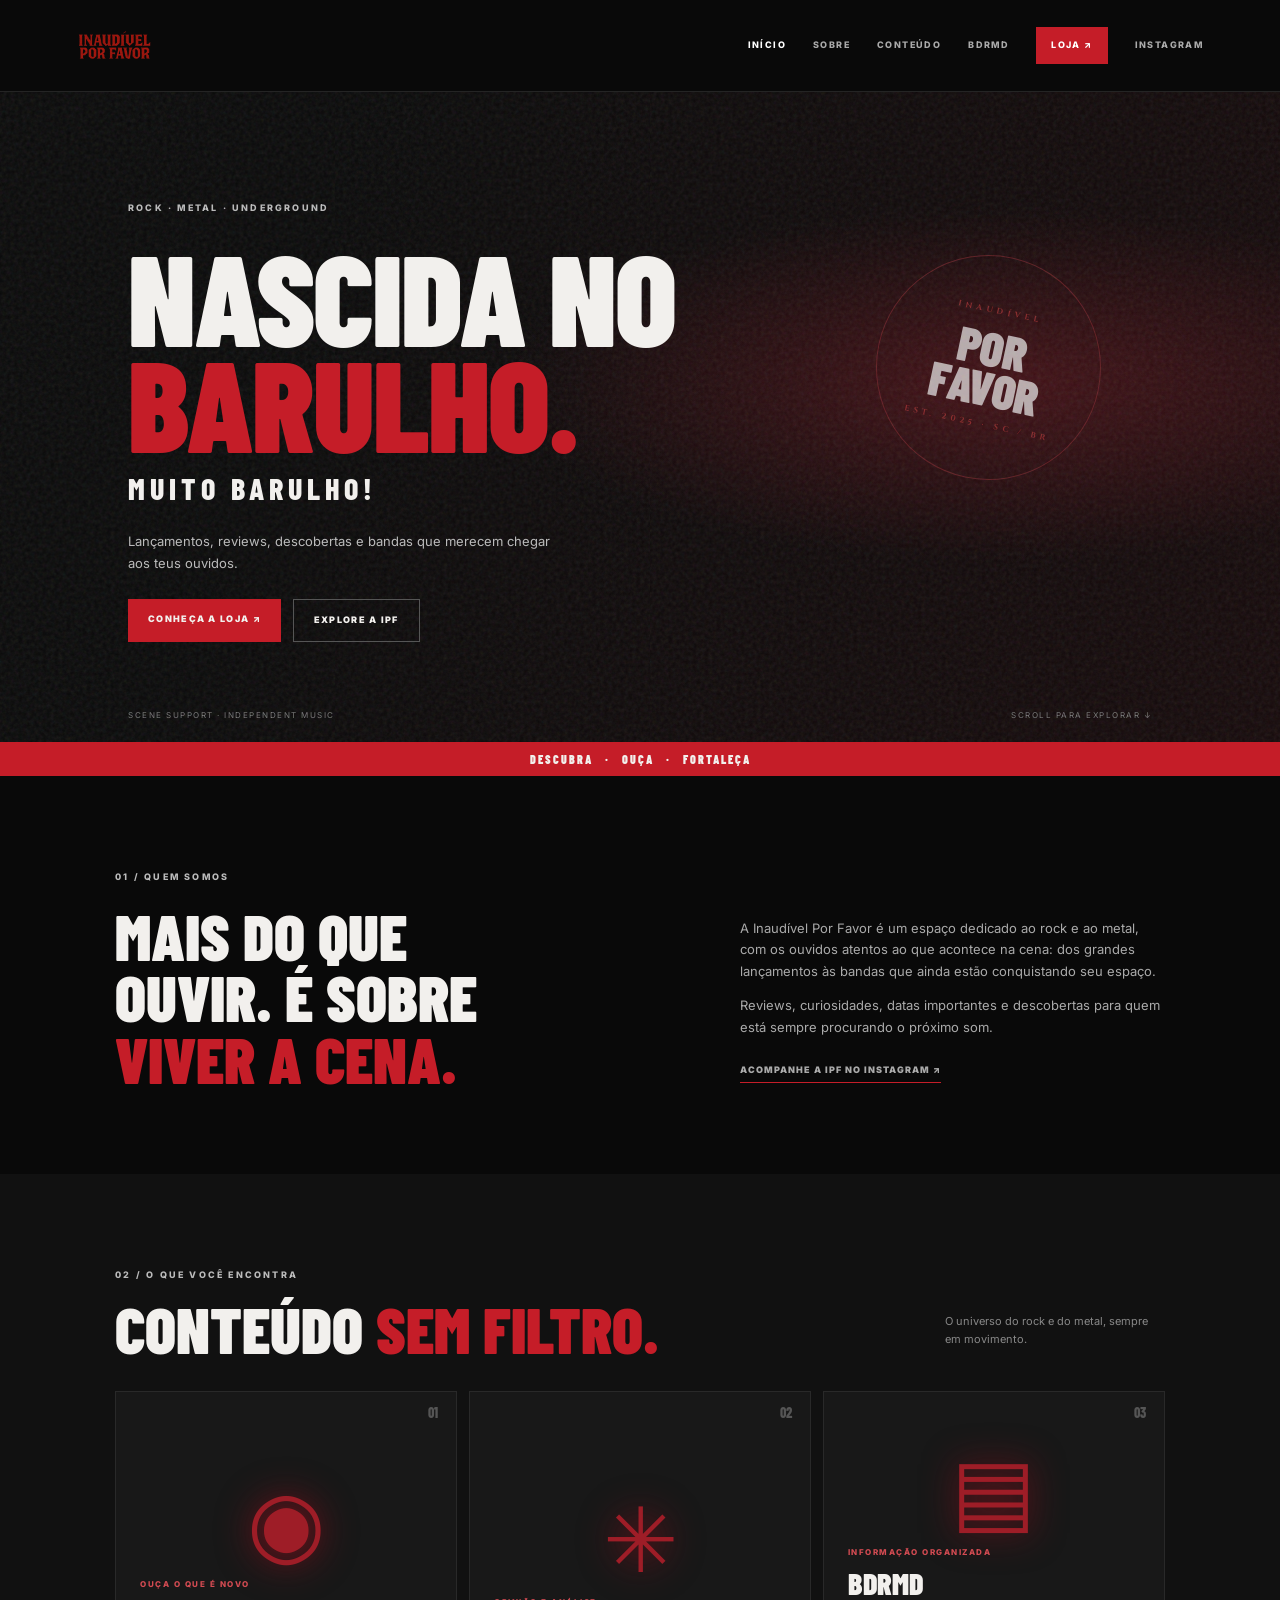
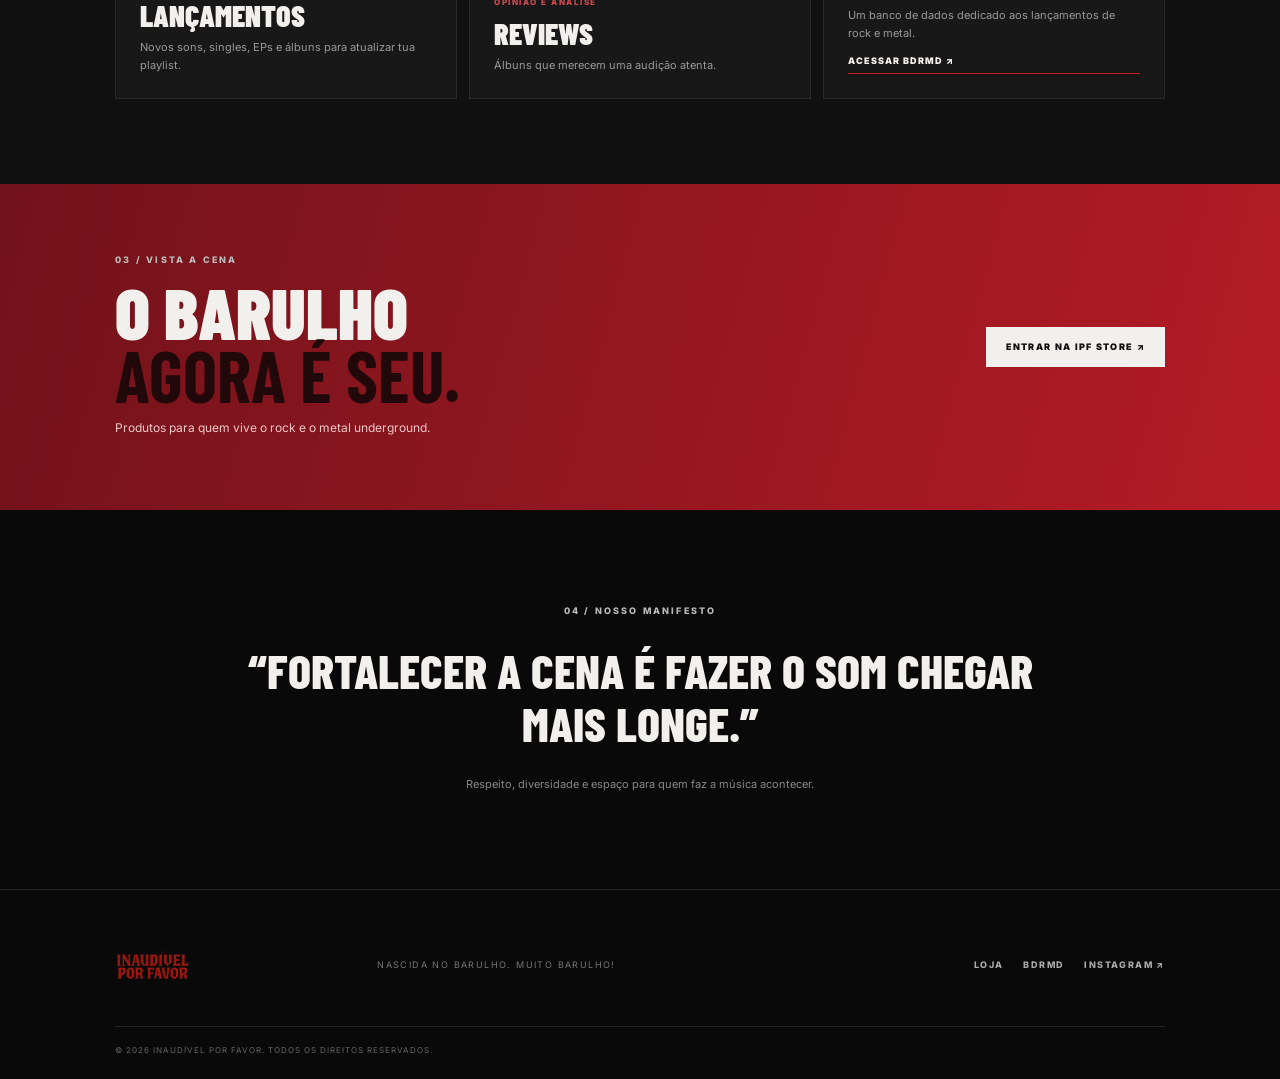
==== commit 1fbd0b51: "Oculta temporariamente os acessos à loja" ====
--- a/index.html
+++ b/index.html
@@ -1,7 +1,7 @@
 <!doctype html>
 <html lang="pt-BR"><head><meta charset="utf-8"><meta name="viewport" content="width=device-width,initial-scale=1"><meta name="theme-color" content="#090909"><meta name="description" content="Inaudível Por Favor: rock, metal, lançamentos, reviews, descobertas e cultura underground."><title>Inaudível Por Favor</title><link rel="icon" href="favicon-32x32.png" type="image/png"><link rel="preconnect" href="https://fonts.googleapis.com"><link rel="preconnect" href="https://fonts.gstatic.com" crossorigin><link href="https://fonts.googleapis.com/css2?family=Cinzel:wght@600;700;800&family=Inter:wght@400;500;600;700;800;900&family=Barlow+Condensed:wght@600;700;800;900&display=swap" rel="stylesheet"><link rel="stylesheet" href="assets/css/style.css?v=20261102-3"></head><body>
-<header class="header"><a class="brand" href="index.html"><img class="brand-logo" src="logo_fundo_tran.png" alt="Inaudível Por Favor" width="240" height="76" style="display:block;width:240px;height:76px;max-width:240px;object-fit:contain"></a><button class="menu" aria-label="Abrir menu">☰</button><nav><a class="active" href="index.html">INÍCIO</a><a href="#sobre">SOBRE</a><a href="#conteudo">CONTEÚDO</a><a href="bdrmd/">BDRMD</a><a class="navshop" href="loja.html">LOJA ↗</a><a href="https://www.instagram.com/inaudivel_por_favor/" target="_blank" rel="noopener">INSTAGRAM</a></nav></header>
-<main><section class="hero"><div class="hero-copy"><p class="eyebrow">ROCK · METAL · UNDERGROUND</p><h1>NASCIDA NO<br><em>BARULHO.</em></h1><h2>MUITO BARULHO!</h2><p>Lançamentos, reviews, descobertas e bandas que merecem chegar aos teus ouvidos.</p><div class="actions"><a class="btn red" href="loja.html">CONHEÇA A LOJA ↗</a><a class="btn outline" href="#conteudo">EXPLORE A IPF</a></div></div><div class="stamp"><small>INAUDÍVEL</small><strong>POR<br>FAVOR</strong><small>EST. 2025 · SC / BR</small></div><div class="hero-foot">SCENE SUPPORT · INDEPENDENT MUSIC <span>SCROLL PARA EXPLORAR ↓</span></div></section><div class="ticker">DESCUBRA · OUÇA · FORTALEÇA</div>
+<header class="header"><a class="brand" href="index.html"><img class="brand-logo" src="logo_fundo_tran.png" alt="Inaudível Por Favor" width="240" height="76" style="display:block;width:240px;height:76px;max-width:240px;object-fit:contain"></a><button class="menu" aria-label="Abrir menu">☰</button><nav><a class="active" href="index.html">INÍCIO</a><a href="#sobre">SOBRE</a><a href="#conteudo">CONTEÚDO</a><a href="bdrmd/">BDRMD</a><a class="navshop temporarily-hidden" href="loja.html" aria-hidden="true" tabindex="-1">LOJA ↗</a><a href="https://www.instagram.com/inaudivel_por_favor/" target="_blank" rel="noopener">INSTAGRAM</a></nav></header>
+<main><section class="hero"><div class="hero-copy"><p class="eyebrow">ROCK · METAL · UNDERGROUND</p><h1>NASCIDA NO<br><em>BARULHO.</em></h1><h2>MUITO BARULHO!</h2><p>Lançamentos, reviews, descobertas e bandas que merecem chegar aos teus ouvidos.</p><div class="actions"><a class="btn red temporarily-hidden" href="loja.html" aria-hidden="true" tabindex="-1">CONHEÇA A LOJA ↗</a><a class="btn outline" href="#conteudo">EXPLORE A IPF</a></div></div><div class="stamp"><small>INAUDÍVEL</small><strong>POR<br>FAVOR</strong><small>EST. 2025 · SC / BR</small></div><div class="hero-foot">SCENE SUPPORT · INDEPENDENT MUSIC <span>SCROLL PARA EXPLORAR ↓</span></div></section><div class="ticker">DESCUBRA · OUÇA · FORTALEÇA</div>
 <section class="section" id="sobre"><p class="kicker">01 / QUEM SOMOS</p><div class="split"><h2>MAIS DO QUE<br>OUVIR. É SOBRE<br><em>VIVER A CENA.</em></h2><div><p>A Inaudível Por Favor é um espaço dedicado ao rock e ao metal, com os ouvidos atentos ao que acontece na cena: dos grandes lançamentos às bandas que ainda estão conquistando seu espaço.</p><p>Reviews, curiosidades, datas importantes e descobertas para quem está sempre procurando o próximo som.</p><a class="textlink" href="https://www.instagram.com/inaudivel_por_favor/" target="_blank" rel="noopener">ACOMPANHE A IPF NO INSTAGRAM ↗</a></div></div></section>
-<section class="section dark" id="conteudo"><p class="kicker">02 / O QUE VOCÊ ENCONTRA</p><div class="sectionhead"><h2>CONTEÚDO <em>SEM FILTRO.</em></h2><p>O universo do rock e do metal, sempre em movimento.</p></div><div class="features"><article><span>01</span><div class="symbol">◉</div><small>OUÇA O QUE É NOVO</small><h3>LANÇAMENTOS</h3><p>Novos sons, singles, EPs e álbuns para atualizar tua playlist.</p></article><article><span>02</span><div class="symbol">✳</div><small>OPINIÃO E ANÁLISE</small><h3>REVIEWS</h3><p>Álbuns que merecem uma audição atenta.</p></article><article><span>03</span><div class="symbol">▤</div><small>INFORMAÇÃO ORGANIZADA</small><h3>BDRMD</h3><p>Um banco de dados dedicado aos lançamentos de rock e metal.</p><a class="textlink" href="bdrmd/">ACESSAR BDRMD ↗</a></article></div></section><section class="store"><div><p class="kicker">03 / VISTA A CENA</p><h2>O BARULHO<br><b>AGORA É SEU.</b></h2><p>Produtos para quem vive o rock e o metal underground.</p></div><a class="btn light" href="loja.html">ENTRAR NA IPF STORE ↗</a></section><section class="section manifesto"><p class="kicker">04 / NOSSO MANIFESTO</p><blockquote>“FORTALECER A CENA É FAZER O SOM CHEGAR MAIS LONGE.”</blockquote><p>Respeito, diversidade e espaço para quem faz a música acontecer.</p></section></main>
-<footer class="footer"><a class="brand" href="index.html"><img class="brand-logo" src="logo_fundo_tran.png" alt="Inaudível Por Favor"></a><p>NASCIDA NO BARULHO. MUITO BARULHO!</p><div><a href="loja.html">LOJA</a><a href="bdrmd/">BDRMD</a><a href="https://www.instagram.com/inaudivel_por_favor/" target="_blank" rel="noopener">INSTAGRAM ↗</a></div><small>© <span id="year"></span> INAUDÍVEL POR FAVOR. TODOS OS DIREITOS RESERVADOS.</small></footer><script src="assets/js/main.js?v=20261102-3"></script></body></html>+<section class="section dark" id="conteudo"><p class="kicker">02 / O QUE VOCÊ ENCONTRA</p><div class="sectionhead"><h2>CONTEÚDO <em>SEM FILTRO.</em></h2><p>O universo do rock e do metal, sempre em movimento.</p></div><div class="features"><article><span>01</span><div class="symbol">◉</div><small>OUÇA O QUE É NOVO</small><h3>LANÇAMENTOS</h3><p>Novos sons, singles, EPs e álbuns para atualizar tua playlist.</p></article><article><span>02</span><div class="symbol">✳</div><small>OPINIÃO E ANÁLISE</small><h3>REVIEWS</h3><p>Álbuns que merecem uma audição atenta.</p></article><article><span>03</span><div class="symbol">▤</div><small>INFORMAÇÃO ORGANIZADA</small><h3>BDRMD</h3><p>Um banco de dados dedicado aos lançamentos de rock e metal.</p><a class="textlink" href="bdrmd/">ACESSAR BDRMD ↗</a></article></div></section><section class="store temporarily-hidden" aria-hidden="true"><div><p class="kicker">03 / VISTA A CENA</p><h2>O BARULHO<br><b>AGORA É SEU.</b></h2><p>Produtos para quem vive o rock e o metal underground.</p></div><a class="btn light" href="loja.html">ENTRAR NA IPF STORE ↗</a></section><section class="section manifesto"><p class="kicker">04 / NOSSO MANIFESTO</p><blockquote>“FORTALECER A CENA É FAZER O SOM CHEGAR MAIS LONGE.”</blockquote><p>Respeito, diversidade e espaço para quem faz a música acontecer.</p></section></main>
+<footer class="footer"><a class="brand" href="index.html"><img class="brand-logo" src="logo_fundo_tran.png" alt="Inaudível Por Favor"></a><p>NASCIDA NO BARULHO. MUITO BARULHO!</p><div><a class="temporarily-hidden" href="loja.html" aria-hidden="true" tabindex="-1">LOJA</a><a href="bdrmd/">BDRMD</a><a href="https://www.instagram.com/inaudivel_por_favor/" target="_blank" rel="noopener">INSTAGRAM ↗</a></div><small>© <span id="year"></span> INAUDÍVEL POR FAVOR. TODOS OS DIREITOS RESERVADOS.</small></footer><script src="assets/js/main.js?v=20261102-3"></script></body></html>
--- a/assets/css/style.css
+++ b/assets/css/style.css
@@ -2,9 +2,15 @@
 @media(max-width:800px){.brand-logo{width:108px;height:34px;max-width:30vw}}
 
 /* Compacta a marca no cabeçalho e rodapé */
-.header .brand-logo,.footer .brand-logo{width:120px!important;height:38px!important;max-width:120px!important;object-fit:contain!important}
+.header .brand-logo,.footer .brand-logo{width:240px!important;height:76px!important;max-width:240px!important;object-fit:contain!important}
 @media(max-width:700px){.header .brand-logo,.footer .brand-logo{width:92px!important;height:30px!important;max-width:92px!important}}
 
 /* Logo controlada também no mobile */
-.header .brand-logo,.footer .brand-logo{width:120px;height:38px;max-width:120px;object-fit:contain}
-@media(max-width:800px){.header .brand-logo,.footer .brand-logo{width:100px;height:32px;max-width:100px}}
+.header .brand-logo,.footer .brand-logo{width:240px;height:76px;max-width:240px;object-fit:contain}
+@media(max-width:800px){.header .brand-logo,.footer .brand-logo{width:200px;height:64px;max-width:200px}}
+
+
+/* Logo em tamanho ampliado no desktop e no mobile */
+.header{height:92px!important}
+.header .brand-logo,.footer .brand-logo{width:240px!important;height:76px!important;max-width:240px!important;object-fit:contain!important}
+@media(max-width:800px){.header{height:92px!important}.header .brand-logo,.footer .brand-logo{width:240px!important;height:76px!important;max-width:240px!important}}
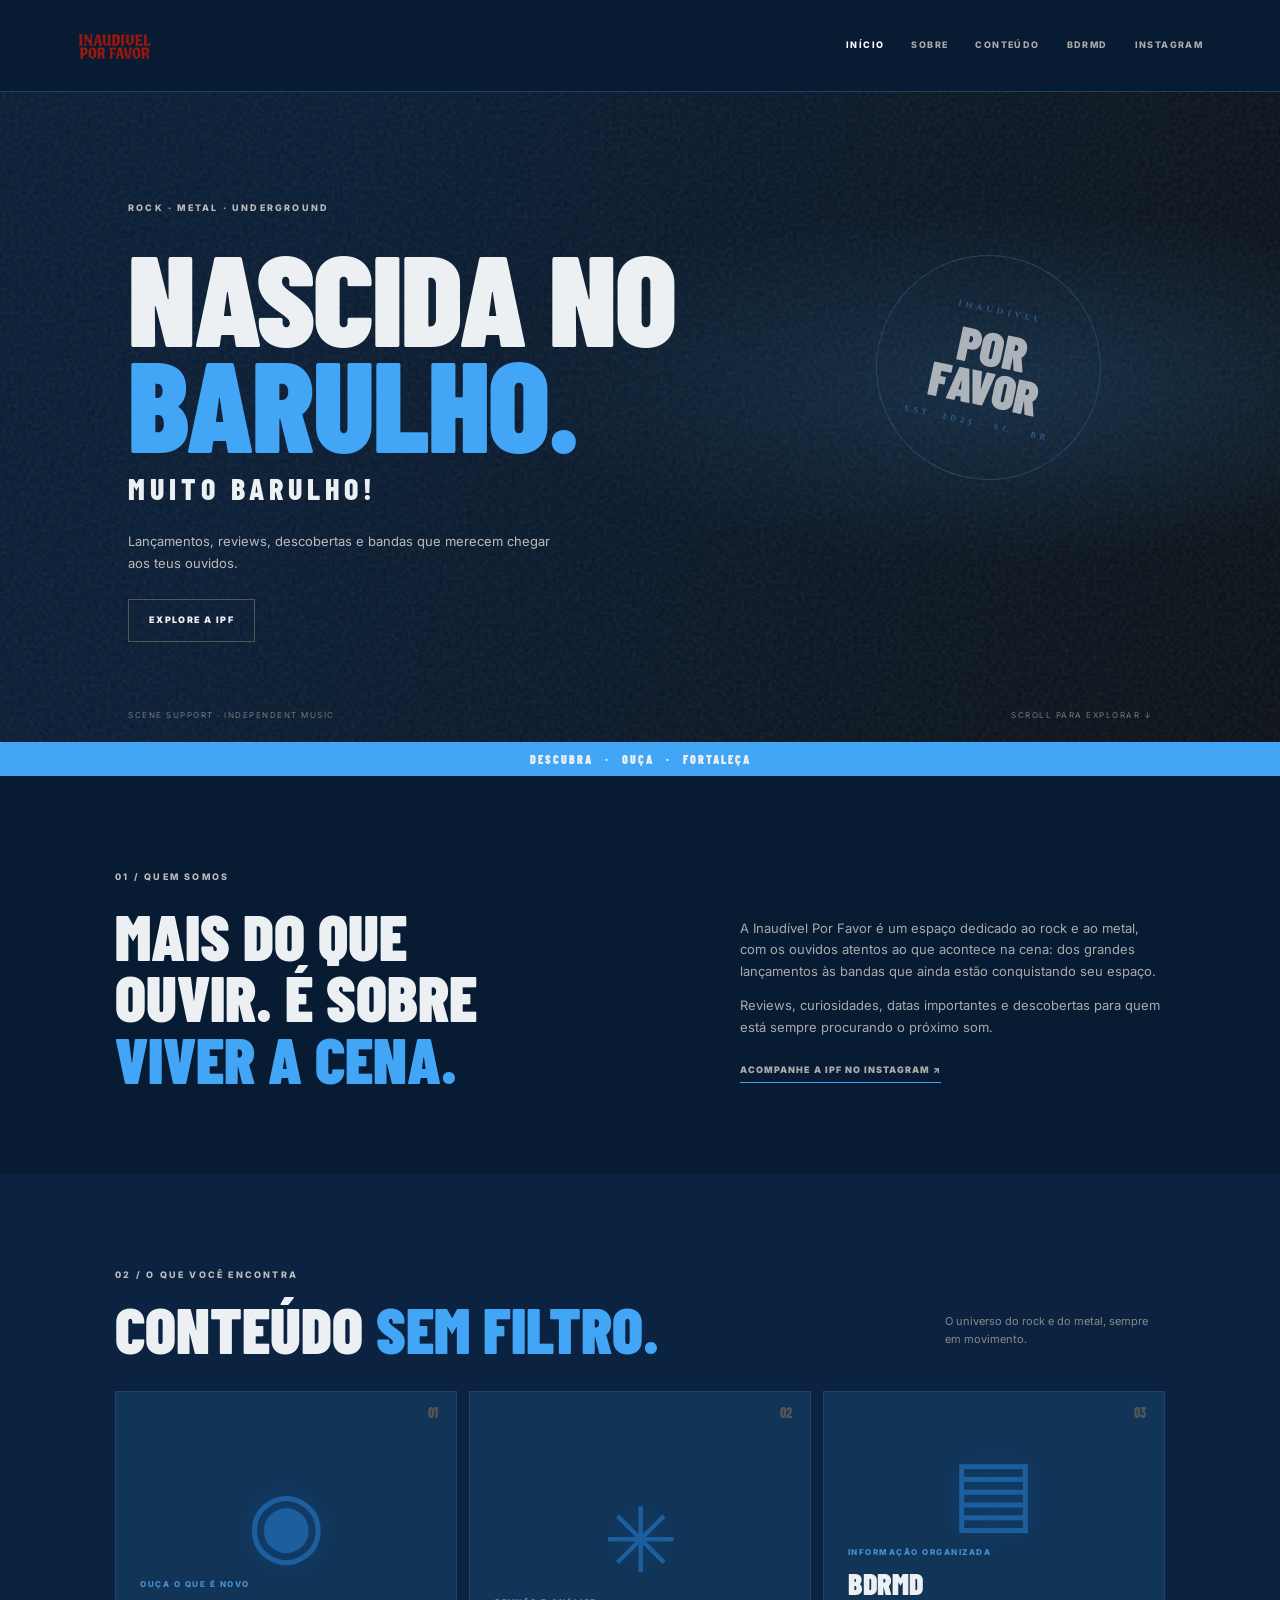
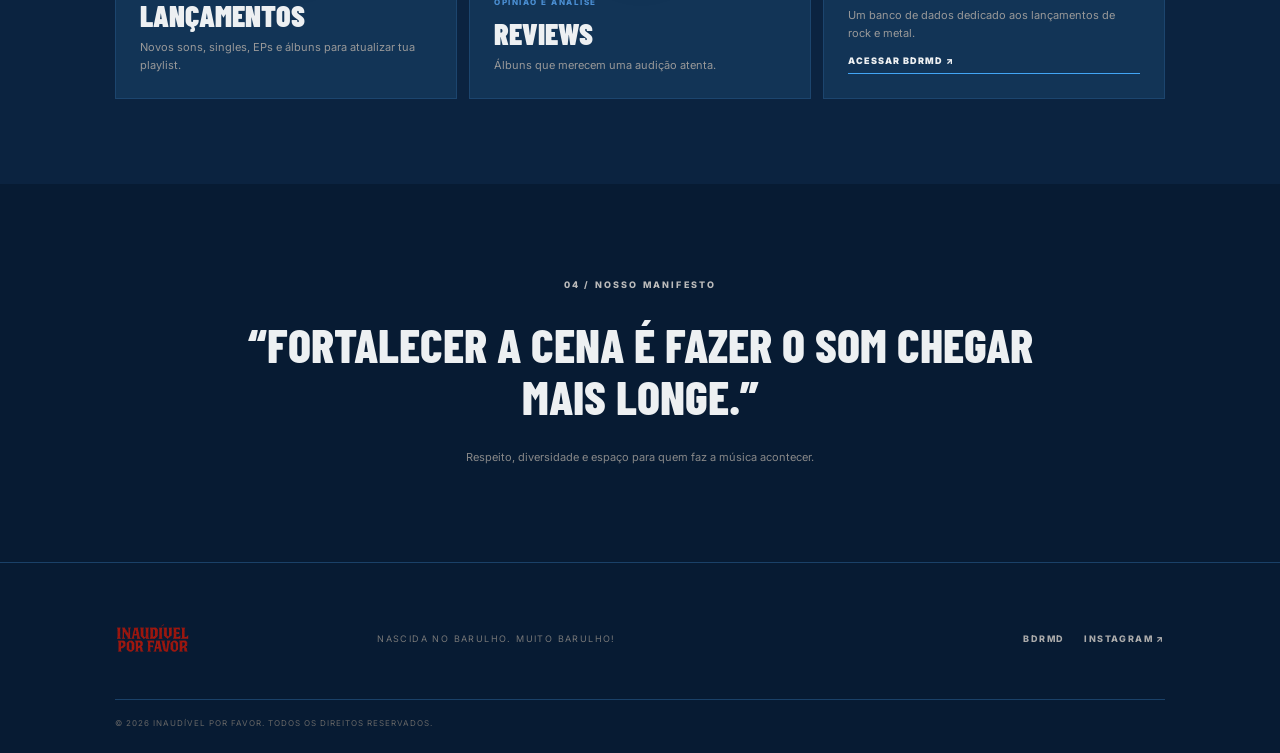
==== commit 16ca7e23: "Atualiza identidade visual para tons de azul e branco" ====
--- a/index.html
+++ b/index.html
@@ -1,5 +1,5 @@
 <!doctype html>
-<html lang="pt-BR"><head><meta charset="utf-8"><meta name="viewport" content="width=device-width,initial-scale=1"><meta name="theme-color" content="#090909"><meta name="description" content="Inaudível Por Favor: rock, metal, lançamentos, reviews, descobertas e cultura underground."><title>Inaudível Por Favor</title><link rel="icon" href="favicon-32x32.png" type="image/png"><link rel="preconnect" href="https://fonts.googleapis.com"><link rel="preconnect" href="https://fonts.gstatic.com" crossorigin><link href="https://fonts.googleapis.com/css2?family=Cinzel:wght@600;700;800&family=Inter:wght@400;500;600;700;800;900&family=Barlow+Condensed:wght@600;700;800;900&display=swap" rel="stylesheet"><link rel="stylesheet" href="assets/css/style.css?v=20261102-3"></head><body>
+<html lang="pt-BR"><head><meta charset="utf-8"><meta name="viewport" content="width=device-width,initial-scale=1"><meta name="theme-color" content="#071b33"><meta name="description" content="Inaudível Por Favor: rock, metal, lançamentos, reviews, descobertas e cultura underground."><title>Inaudível Por Favor</title><link rel="icon" href="favicon-32x32.png" type="image/png"><link rel="preconnect" href="https://fonts.googleapis.com"><link rel="preconnect" href="https://fonts.gstatic.com" crossorigin><link href="https://fonts.googleapis.com/css2?family=Cinzel:wght@600;700;800&family=Inter:wght@400;500;600;700;800;900&family=Barlow+Condensed:wght@600;700;800;900&display=swap" rel="stylesheet"><link rel="stylesheet" href="assets/css/style.css?v=20261102-3"></head><body>
 <header class="header"><a class="brand" href="index.html"><img class="brand-logo" src="logo_fundo_tran.png" alt="Inaudível Por Favor" width="240" height="76" style="display:block;width:240px;height:76px;max-width:240px;object-fit:contain"></a><button class="menu" aria-label="Abrir menu">☰</button><nav><a class="active" href="index.html">INÍCIO</a><a href="#sobre">SOBRE</a><a href="#conteudo">CONTEÚDO</a><a href="bdrmd/">BDRMD</a><a class="navshop temporarily-hidden" href="loja.html" aria-hidden="true" tabindex="-1">LOJA ↗</a><a href="https://www.instagram.com/inaudivel_por_favor/" target="_blank" rel="noopener">INSTAGRAM</a></nav></header>
 <main><section class="hero"><div class="hero-copy"><p class="eyebrow">ROCK · METAL · UNDERGROUND</p><h1>NASCIDA NO<br><em>BARULHO.</em></h1><h2>MUITO BARULHO!</h2><p>Lançamentos, reviews, descobertas e bandas que merecem chegar aos teus ouvidos.</p><div class="actions"><a class="btn red temporarily-hidden" href="loja.html" aria-hidden="true" tabindex="-1">CONHEÇA A LOJA ↗</a><a class="btn outline" href="#conteudo">EXPLORE A IPF</a></div></div><div class="stamp"><small>INAUDÍVEL</small><strong>POR<br>FAVOR</strong><small>EST. 2025 · SC / BR</small></div><div class="hero-foot">SCENE SUPPORT · INDEPENDENT MUSIC <span>SCROLL PARA EXPLORAR ↓</span></div></section><div class="ticker">DESCUBRA · OUÇA · FORTALEÇA</div>
 <section class="section" id="sobre"><p class="kicker">01 / QUEM SOMOS</p><div class="split"><h2>MAIS DO QUE<br>OUVIR. É SOBRE<br><em>VIVER A CENA.</em></h2><div><p>A Inaudível Por Favor é um espaço dedicado ao rock e ao metal, com os ouvidos atentos ao que acontece na cena: dos grandes lançamentos às bandas que ainda estão conquistando seu espaço.</p><p>Reviews, curiosidades, datas importantes e descobertas para quem está sempre procurando o próximo som.</p><a class="textlink" href="https://www.instagram.com/inaudivel_por_favor/" target="_blank" rel="noopener">ACOMPANHE A IPF NO INSTAGRAM ↗</a></div></div></section>
--- a/assets/css/style.css
+++ b/assets/css/style.css
@@ -1,4 +1,4 @@
-:root{--bg:#090909;--panel:#151515;--line:#303030;--fg:#f2f0ed;--muted:#aaa;--red:#c51d28;--display:'Barlow Condensed',Impact,sans-serif}*{box-sizing:border-box}html{scroll-behavior:smooth}body{margin:0;background:var(--bg);color:var(--fg);font:14px/1.65 Inter,Arial,sans-serif}a{color:inherit;text-decoration:none}.header{height:76px;padding:0 clamp(18px,6vw,90px);display:flex;align-items:center;justify-content:space-between;border-bottom:1px solid #242424;position:relative;z-index:5;background:#090909}.brand{display:flex;align-items:center;gap:12px}.brand-logo{display:block;width:122px;max-width:32vw;height:38px;object-fit:contain;object-position:left center}.brand b{display:block;color:#999;font-size:9px;letter-spacing:3px}nav{display:flex;gap:27px;align-items:center}nav a,.footer div a{font-size:9px;font-weight:800;letter-spacing:1.4px;color:#aaa}nav a:hover,nav a.active{color:#fff}.navshop{background:var(--red);padding:11px 15px;color:#fff}.menu{display:none;background:none;border:0;color:#fff;font-size:24px}.hero{min-height:610px;padding:100px clamp(24px,10vw,150px);position:relative;display:flex;align-items:center;overflow:hidden;background:radial-gradient(ellipse at 78% 45%,#421116,transparent 35%),linear-gradient(110deg,#090909 25%,#15090a)}.hero:after{content:"";position:absolute;inset:0;pointer-events:none;opacity:.1;background-image:url("data:image/svg+xml,%3Csvg viewBox='0 0 180 180' xmlns='http://www.w3.org/2000/svg'%3E%3Cfilter id='n'%3E%3CfeTurbulence type='fractalNoise' baseFrequency='.9' numOctaves='3'/%3E%3C/filter%3E%3Crect width='100%25' height='100%25' filter='url(%23n)'/%3E%3C/svg%3E")}.hero-copy{position:relative;z-index:1;max-width:670px}.eyebrow,.kicker{font-size:9px;font-weight:800;letter-spacing:2.2px;color:#bbb}.hero h1,.shophero h1{font:900 clamp(68px,10vw,130px)/.83 var(--display);letter-spacing:-2px;margin:27px 0 0}.hero h1 em,.shophero h1 em,.split h2 em,.sectionhead h2 em,.shophead h2 em,.shopcall h2 em{font-style:normal;color:var(--red)}.hero h2{font:800 30px var(--display);letter-spacing:5px;margin:15px 0}.hero-copy>p:not(.eyebrow){color:#bbb;max-width:440px;font-size:13px;margin:25px 0}.actions{display:flex;gap:12px;flex-wrap:wrap}.btn{display:inline-block;padding:13px 20px;font-size:9px;font-weight:900;letter-spacing:1.3px}.red{background:var(--red)}.outline{border:1px solid #555}.light{background:#f2f0ed;color:#111}.stamp{position:absolute;right:14%;top:25%;width:225px;height:225px;border:1px solid #76252b;border-radius:50%;display:flex;flex-direction:column;align-items:center;justify-content:center;transform:rotate(12deg);color:#a33;opacity:.7;letter-spacing:4px;font:700 12px Cinzel}.stamp strong{font:900 48px/.82 var(--display);color:#eee;text-align:center;margin:12px;letter-spacing:0}.stamp small{font-size:8px}.hero-foot{position:absolute;bottom:20px;left:10%;right:10%;font-size:8px;letter-spacing:1.5px;color:#777}.hero-foot span{float:right}.ticker{background:var(--red);padding:10px;text-align:center;font:900 12px var(--display);letter-spacing:2px;word-spacing:8px}.section{padding:85px clamp(22px,9vw,130px)}.split{display:grid;grid-template-columns:1.1fr .9fr;gap:10%;margin-top:20px}.split h2,.sectionhead h2,.shophead h2{font:900 clamp(40px,5vw,65px)/.96 var(--display);margin:0}.split>div{max-width:500px;color:#aaa;font-size:13px}.textlink{display:inline-block;border-bottom:1px solid var(--red);padding-bottom:4px;margin-top:12px;font-size:9px;font-weight:900;letter-spacing:1px}.dark{background:#111}.sectionhead,.shophead{display:flex;justify-content:space-between;align-items:end;gap:25px;margin:15px 0 32px}.sectionhead>p{color:#888;font-size:11px;max-width:220px}.features{display:grid;grid-template-columns:repeat(3,1fr);gap:12px}.features article{position:relative;min-height:300px;padding:24px;background:#181818;border:1px solid #292929;display:flex;flex-direction:column;justify-content:flex-end}.features article>span{position:absolute;right:18px;top:12px;color:#555;font:800 14px var(--display)}.symbol{height:130px;display:grid;place-items:center;color:#9e1d27;font-size:90px;text-shadow:0 0 35px #7a101b}.features small{color:#d34b52;font-size:8px;font-weight:800;letter-spacing:1.5px}.features h3{font:900 30px var(--display);margin:5px 0}.features p{color:#999;font-size:11px;margin:0}.store{padding:60px clamp(22px,9vw,130px);background:linear-gradient(105deg,#71121a,#b51b26);display:flex;justify-content:space-between;align-items:center;gap:25px}.store h2,.shopcall h2{font:900 clamp(44px,6vw,72px)/.88 var(--display);margin:12px 0}.store h2 b{color:#21090b}.store p:not(.kicker){font-size:12px;color:#f0c7c9}.manifesto{text-align:center}.manifesto blockquote{max-width:850px;margin:25px auto;font:800 clamp(27px,4vw,48px)/1.1 var(--display)}.manifesto>p:last-child,.note{color:#888;font-size:11px}.footer{padding:38px clamp(22px,9vw,130px) 22px;border-top:1px solid #242424;display:flex;align-items:center;gap:22px;flex-wrap:wrap}.footer>p{margin-right:auto;color:#777;font-size:9px;letter-spacing:1.4px}.footer div{display:flex;gap:20px}.footer small{width:100%;border-top:1px solid #222;padding-top:17px;color:#666;font-size:8px;letter-spacing:1px}.shophero{text-align:center;padding:95px 20px 65px;background:radial-gradient(ellipse at center,#391014,transparent 60%),#0b0b0b}.shophero h1{font-size:clamp(75px,13vw,145px);margin:24px 0}.shophero>p:not(.eyebrow){font-size:10px;letter-spacing:2px;color:#aaa}.shophero hr{width:85px;border:0;border-top:1px solid var(--red);margin:30px auto}.shophero small{font-size:8px;letter-spacing:2px;color:#777}.shophead{margin-top:0}.filter{display:grid;gap:6px;color:#777;font-size:8px;font-weight:800;letter-spacing:1.4px}.filter select{min-width:190px;background:#151515;color:#eee;border:1px solid #333;padding:12px;font:700 10px Inter}.products{display:grid;grid-template-columns:repeat(3,1fr);gap:15px}.product{background:#131313;border:1px solid #292929}.product-art{aspect-ratio:1;background:radial-gradient(circle,#292929,#111 68%);display:grid;place-items:center;position:relative}.product-art:after{content:"";position:absolute;inset:10%;border:1px solid #333;transform:rotate(-8deg)}.product-art b{font:900 clamp(45px,8vw,85px) var(--display);color:#eee;text-shadow:3px 3px var(--red);z-index:1;transform:rotate(-8deg)}.product-info{padding:17px}.product-info small{font-size:8px;color:#d34b52;font-weight:800;letter-spacing:1.5px}.product-info h3{font:800 23px var(--display);margin:5px 0}.product-info p{font-size:10px;color:#888;min-height:30px}.product-bottom{display:flex;justify-content:space-between;align-items:center;gap:8px;margin-top:15px}.product-bottom span{font-size:9px;color:#ccc;font-weight:700}.product-bottom button{background:var(--red);border:0;color:#fff;padding:10px;font-size:8px;font-weight:900;cursor:pointer}.shopcall{padding:55px clamp(22px,9vw,130px);background:#141414;display:flex;justify-content:space-between;align-items:center;gap:30px}.shopcall>p{max-width:290px;color:#999;font-size:12px}@media(max-width:800px){.header{height:68px}.menu{display:block}nav{display:none;position:absolute;top:68px;left:0;right:0;background:#101010;padding:20px;flex-direction:column;align-items:stretch;border-bottom:1px solid #333}nav.open{display:flex}.hero{min-height:560px;padding-top:70px}.stamp{right:-50px;opacity:.25}.split{grid-template-columns:1fr;gap:22px}.features{grid-template-columns:1fr 1fr}.features article:first-child{grid-column:span 2}.store,.shopcall{align-items:flex-start;flex-direction:column}.products{grid-template-columns:repeat(2,1fr)}.sectionhead,.shophead{align-items:flex-start;flex-direction:column}}@media(max-width:480px){.hero h1{font-size:67px}.stamp{display:none}.hero-foot{font-size:7px;text-align:center}.hero-foot span{display:none}.section{padding:62px 20px}.features{grid-template-columns:1fr}.features article:first-child{grid-column:auto}.products{grid-template-columns:1fr}.footer>p{width:100%;order:2}.footer div{order:3}.footer small{order:4}}
+:root{--bg:#071b33;--panel:#102b4a;--line:#254f78;--fg:#edf0f2;--muted:#aaa;--red:#42a5f5;--display:'Barlow Condensed',Impact,sans-serif}*{box-sizing:border-box}html{scroll-behavior:smooth}body{margin:0;background:var(--bg);color:var(--fg);font:14px/1.65 Inter,Arial,sans-serif}a{color:inherit;text-decoration:none}.header{height:76px;padding:0 clamp(18px,6vw,90px);display:flex;align-items:center;justify-content:space-between;border-bottom:1px solid #1a4168;position:relative;z-index:5;background:#071b33}.brand{display:flex;align-items:center;gap:12px}.brand-logo{display:block;width:122px;max-width:32vw;height:38px;object-fit:contain;object-position:left center}.brand b{display:block;color:#999;font-size:9px;letter-spacing:3px}nav{display:flex;gap:27px;align-items:center}nav a,.footer div a{font-size:9px;font-weight:800;letter-spacing:1.4px;color:#aaa}nav a:hover,nav a.active{color:#fff}.navshop{background:var(--red);padding:11px 15px;color:#fff}.menu{display:none;background:none;border:0;color:#fff;font-size:24px}.hero{min-height:610px;padding:100px clamp(24px,10vw,150px);position:relative;display:flex;align-items:center;overflow:hidden;background:radial-gradient(ellipse at 78% 45%,#112a42,transparent 35%),linear-gradient(110deg,#071b33 25%,#090f15)}.hero:after{content:"";position:absolute;inset:0;pointer-events:none;opacity:.1;background-image:url("data:image/svg+xml,%3Csvg viewBox='0 0 180 180' xmlns='http://www.w3.org/2000/svg'%3E%3Cfilter id='n'%3E%3CfeTurbulence type='fractalNoise' baseFrequency='.9' numOctaves='3'/%3E%3C/filter%3E%3Crect width='100%25' height='100%25' filter='url(%23n)'/%3E%3C/svg%3E")}.hero-copy{position:relative;z-index:1;max-width:670px}.eyebrow,.kicker{font-size:9px;font-weight:800;letter-spacing:2.2px;color:#bbb}.hero h1,.shophero h1{font:900 clamp(68px,10vw,130px)/.83 var(--display);letter-spacing:-2px;margin:27px 0 0}.hero h1 em,.shophero h1 em,.split h2 em,.sectionhead h2 em,.shophead h2 em,.shopcall h2 em{font-style:normal;color:var(--red)}.hero h2{font:800 30px var(--display);letter-spacing:5px;margin:15px 0}.hero-copy>p:not(.eyebrow){color:#bbb;max-width:440px;font-size:13px;margin:25px 0}.actions{display:flex;gap:12px;flex-wrap:wrap}.btn{display:inline-block;padding:13px 20px;font-size:9px;font-weight:900;letter-spacing:1.3px}.red{background:var(--red)}.outline{border:1px solid #555}.light{background:#edf0f2;color:#0b2340}.stamp{position:absolute;right:14%;top:25%;width:225px;height:225px;border:1px solid #254e76;border-radius:50%;display:flex;flex-direction:column;align-items:center;justify-content:center;transform:rotate(12deg);color:#336faa;opacity:.7;letter-spacing:4px;font:700 12px Cinzel}.stamp strong{font:900 48px/.82 var(--display);color:#eee;text-align:center;margin:12px;letter-spacing:0}.stamp small{font-size:8px}.hero-foot{position:absolute;bottom:20px;left:10%;right:10%;font-size:8px;letter-spacing:1.5px;color:#777}.hero-foot span{float:right}.ticker{background:var(--red);padding:10px;text-align:center;font:900 12px var(--display);letter-spacing:2px;word-spacing:8px}.section{padding:85px clamp(22px,9vw,130px)}.split{display:grid;grid-template-columns:1.1fr .9fr;gap:10%;margin-top:20px}.split h2,.sectionhead h2,.shophead h2{font:900 clamp(40px,5vw,65px)/.96 var(--display);margin:0}.split>div{max-width:500px;color:#aaa;font-size:13px}.textlink{display:inline-block;border-bottom:1px solid var(--red);padding-bottom:4px;margin-top:12px;font-size:9px;font-weight:900;letter-spacing:1px}.dark{background:#0b2340}.sectionhead,.shophead{display:flex;justify-content:space-between;align-items:end;gap:25px;margin:15px 0 32px}.sectionhead>p{color:#888;font-size:11px;max-width:220px}.features{display:grid;grid-template-columns:repeat(3,1fr);gap:12px}.features article{position:relative;min-height:300px;padding:24px;background:#123456;border:1px solid #1c456e;display:flex;flex-direction:column;justify-content:flex-end}.features article>span{position:absolute;right:18px;top:12px;color:#555;font:800 14px var(--display)}.symbol{height:130px;display:grid;place-items:center;color:#1d5e9e;font-size:90px;text-shadow:0 0 35px #10457a}.features small{color:#4b8fd3;font-size:8px;font-weight:800;letter-spacing:1.5px}.features h3{font:900 30px var(--display);margin:5px 0}.features p{color:#999;font-size:11px;margin:0}.store{padding:60px clamp(22px,9vw,130px);background:linear-gradient(105deg,#124271,#1b68b5);display:flex;justify-content:space-between;align-items:center;gap:25px}.store h2,.shopcall h2{font:900 clamp(44px,6vw,72px)/.88 var(--display);margin:12px 0}.store h2 b{color:#091521}.store p:not(.kicker){font-size:12px;color:#c7dcf0}.manifesto{text-align:center}.manifesto blockquote{max-width:850px;margin:25px auto;font:800 clamp(27px,4vw,48px)/1.1 var(--display)}.manifesto>p:last-child,.note{color:#888;font-size:11px}.footer{padding:38px clamp(22px,9vw,130px) 22px;border-top:1px solid #1a4168;display:flex;align-items:center;gap:22px;flex-wrap:wrap}.footer>p{margin-right:auto;color:#777;font-size:9px;letter-spacing:1.4px}.footer div{display:flex;gap:20px}.footer small{width:100%;border-top:1px solid #1a4168;padding-top:17px;color:#666;font-size:8px;letter-spacing:1px}.shophero{text-align:center;padding:95px 20px 65px;background:radial-gradient(ellipse at center,#102539,transparent 60%),#091f3a}.shophero h1{font-size:clamp(75px,13vw,145px);margin:24px 0}.shophero>p:not(.eyebrow){font-size:10px;letter-spacing:2px;color:#aaa}.shophero hr{width:85px;border:0;border-top:1px solid var(--red);margin:30px auto}.shophero small{font-size:8px;letter-spacing:2px;color:#777}.shophead{margin-top:0}.filter{display:grid;gap:6px;color:#777;font-size:8px;font-weight:800;letter-spacing:1.4px}.filter select{min-width:190px;background:#102b4a;color:#eee;border:1px solid #333;padding:12px;font:700 10px Inter}.products{display:grid;grid-template-columns:repeat(3,1fr);gap:15px}.product{background:#102b4a;border:1px solid #1c456e}.product-art{aspect-ratio:1;background:radial-gradient(circle,#1c456e,#0b2340 68%);display:grid;place-items:center;position:relative}.product-art:after{content:"";position:absolute;inset:10%;border:1px solid #333;transform:rotate(-8deg)}.product-art b{font:900 clamp(45px,8vw,85px) var(--display);color:#eee;text-shadow:3px 3px var(--red);z-index:1;transform:rotate(-8deg)}.product-info{padding:17px}.product-info small{font-size:8px;color:#4b8fd3;font-weight:800;letter-spacing:1.5px}.product-info h3{font:800 23px var(--display);margin:5px 0}.product-info p{font-size:10px;color:#888;min-height:30px}.product-bottom{display:flex;justify-content:space-between;align-items:center;gap:8px;margin-top:15px}.product-bottom span{font-size:9px;color:#ccc;font-weight:700}.product-bottom button{background:var(--red);border:0;color:#fff;padding:10px;font-size:8px;font-weight:900;cursor:pointer}.shopcall{padding:55px clamp(22px,9vw,130px);background:#141414;display:flex;justify-content:space-between;align-items:center;gap:30px}.shopcall>p{max-width:290px;color:#999;font-size:12px}@media(max-width:800px){.header{height:68px}.menu{display:block}nav{display:none;position:absolute;top:68px;left:0;right:0;background:#0b2340;padding:20px;flex-direction:column;align-items:stretch;border-bottom:1px solid #333}nav.open{display:flex}.hero{min-height:560px;padding-top:70px}.stamp{right:-50px;opacity:.25}.split{grid-template-columns:1fr;gap:22px}.features{grid-template-columns:1fr 1fr}.features article:first-child{grid-column:span 2}.store,.shopcall{align-items:flex-start;flex-direction:column}.products{grid-template-columns:repeat(2,1fr)}.sectionhead,.shophead{align-items:flex-start;flex-direction:column}}@media(max-width:480px){.hero h1{font-size:67px}.stamp{display:none}.hero-foot{font-size:7px;text-align:center}.hero-foot span{display:none}.section{padding:62px 20px}.features{grid-template-columns:1fr}.features article:first-child{grid-column:auto}.products{grid-template-columns:1fr}.footer>p{width:100%;order:2}.footer div{order:3}.footer small{order:4}}
 @media(max-width:800px){.brand-logo{width:108px;height:34px;max-width:30vw}}
 
 /* Compacta a marca no cabeçalho e rodapé */
@@ -14,3 +14,7 @@
 .header{height:92px!important}
 .header .brand-logo,.footer .brand-logo{width:240px!important;height:76px!important;max-width:240px!important;object-fit:contain!important}
 @media(max-width:800px){.header{height:92px!important}.header .brand-logo,.footer .brand-logo{width:240px!important;height:76px!important;max-width:240px!important}}
+
+
+/* Ocultação temporária de elementos da loja, preservando o código original */
+.temporarily-hidden{display:none!important}
